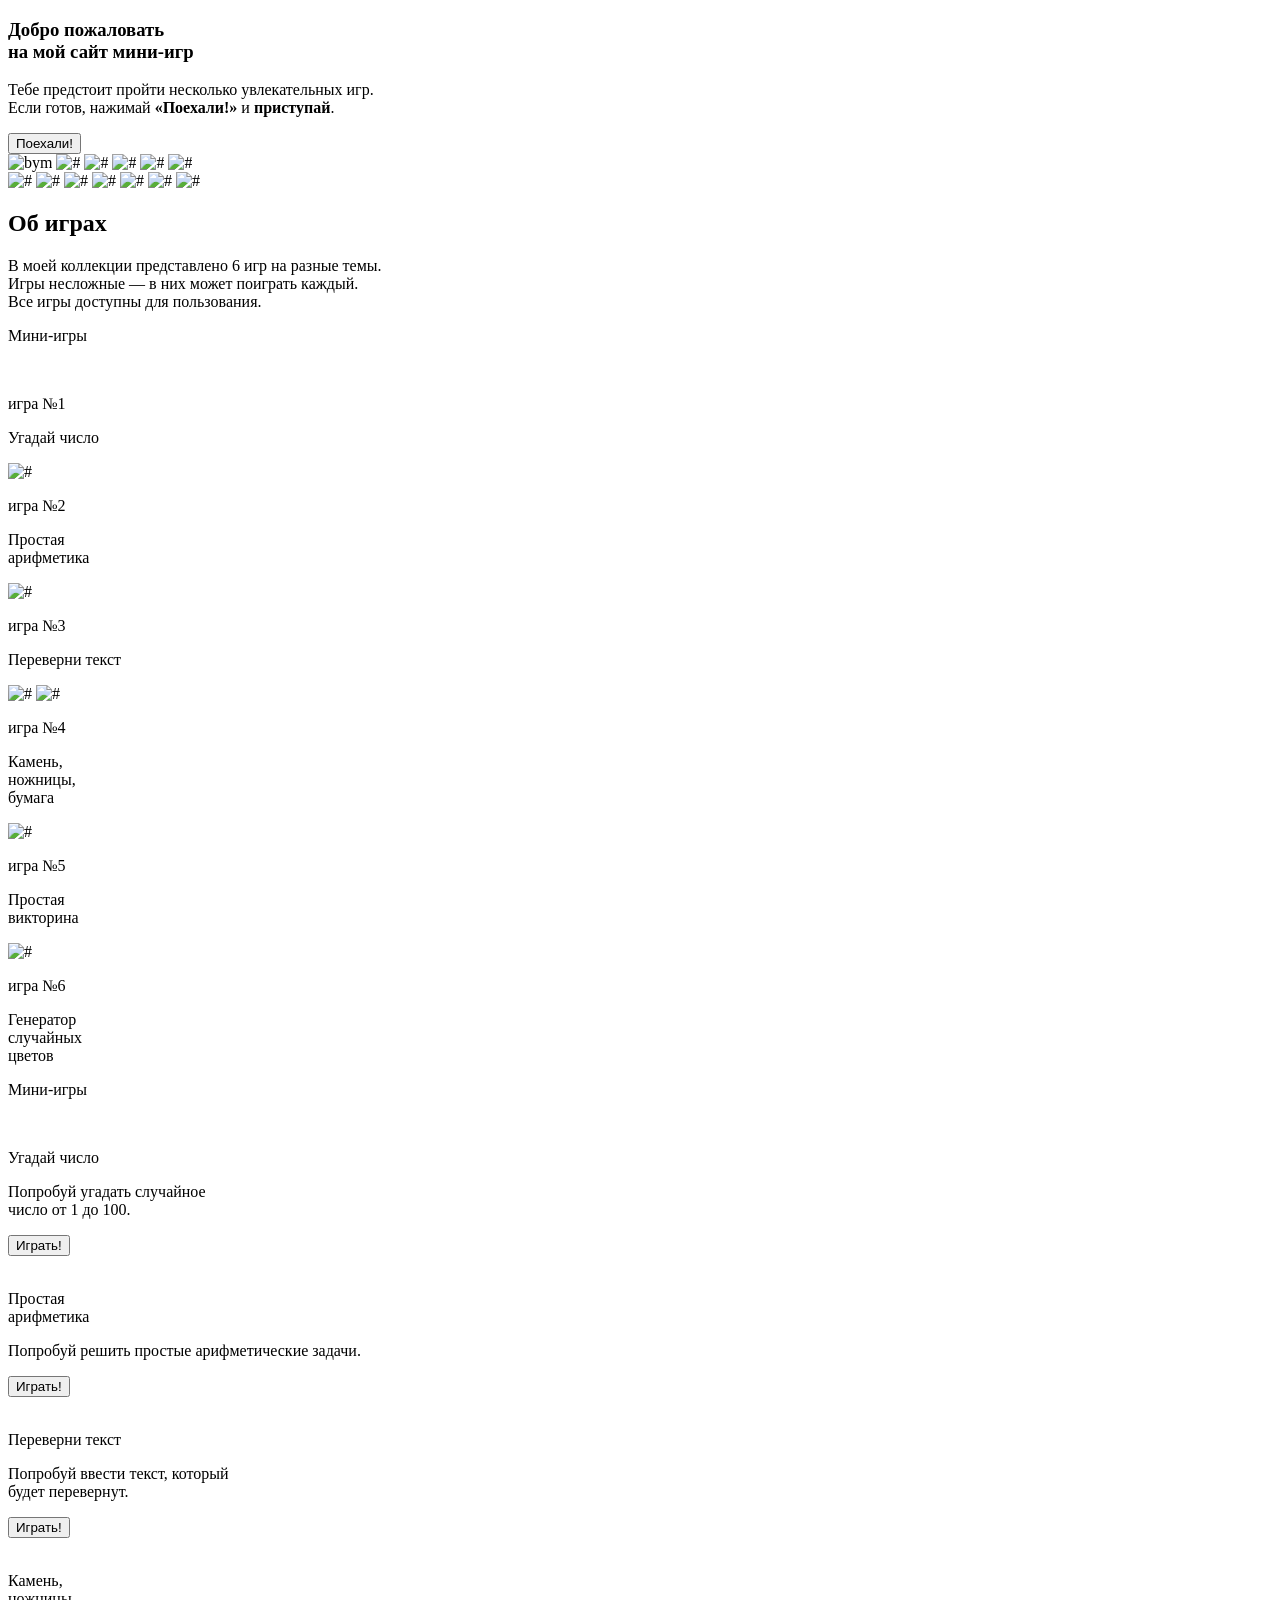
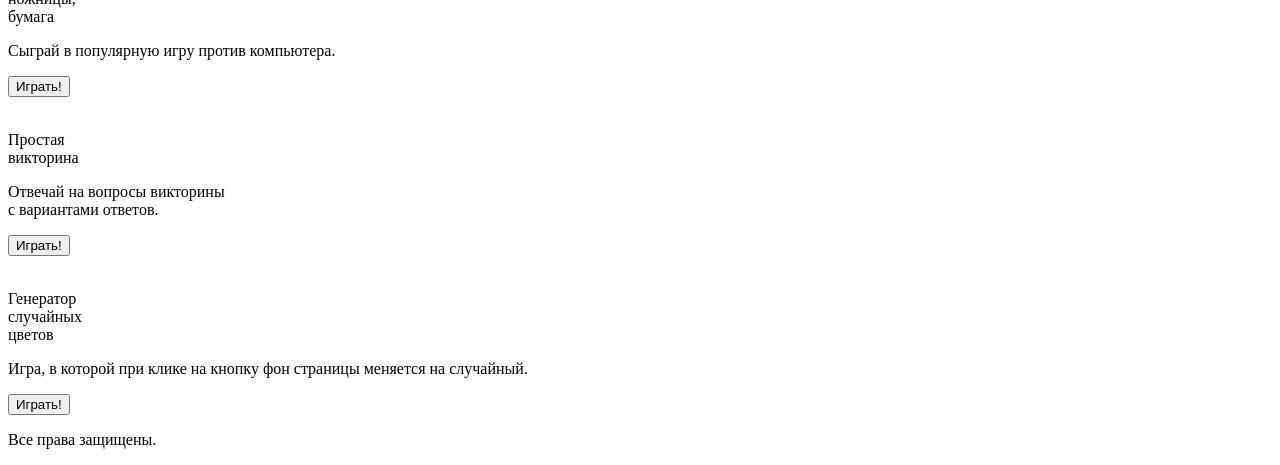
==== coursework.html @ 71675d51 "first commit" ====
<!DOCTYPE html>
<html lang="en">

<head>
    <link rel="stylesheet" href="style.css">
    <link rel="stylesheet" href="mobile.css">
    <meta charset="UTF-8">
    <meta name="viewport" content="width=device-width, initial-scale=1.0">
    <link rel="preconnect" href="https://fonts.googleapis.com">
    <link rel="preconnect" href="https://fonts.gstatic.com" crossorigin>
    <link href="https://fonts.googleapis.com/css2?family=Montserrat:ital,wght@0,100..900;1,100..900&display=swap"
        rel="stylesheet">
    <title>Игровой мир</title>
</head>

<body class="body">
    <article
        style="background-image: url(./img/img_top/Rectangle\ 111002150.png); background-position:center; background-repeat: no-repeat; background-size: cover;" class="hero__background">

        <article class="hero center">
            <div>
                <h1 class="hero__title">Добро пожаловать <br>на мой сайт мини-игр</h1>
                <p class="hero__text">Тебе предстоит пройти несколько увлекательных игр.<br> Если готов, нажимай
                    <b>«Поехали!»</b> и <b>приступай</b>.</p>
                <button class="hero__btn">Поехали!</button>
            </div>
        </article>

        <div class="hero__img">
            <img src="./img/img_top/Group 1597880565.png" alt="bym" class="img__bigBoom">
            <img src="./img/img_top/Star 2.png" alt="#" class="img__star2">
            <img src="./img/img_top/Star 3.png" alt="#" class="img__star3">
            <img src="./img/img_top/Star 4.png" alt="#" class="img__star4">
            <img src="./img/img_top/Star 5.png" alt="#" class="img__star5">
            <img src="./img/img_top/Vector.png" alt="#" class="img__minboom">
        </div>
    </article>
    <section class="main center">
        <img src="./img/img_main/Star 1.png" class="img__mainBig" alt="#">
        <img src="./img/img_main/Star 11.png" class="img__main-1" alt="#">
        <img src="./img/img_main/Star 12.png" class="img__main-2" alt="#">
        <img src="./img/img_main/Star 11.png" class="img__main-3" alt="#">
        <img src="./img/img_main/Star 12.png" class="img__main-4" alt="#">
        <img src="./img/img_main/Star 11.png" class="img__main-5" alt="#">
        <img src="./img/img_main/Star 12.png" class="img__main-6" alt="#">
        <section>
            <h2 class="main__title">Об играх</h2>
            <p class="main__text">В моей коллекции представлено 6 игр на разные темы.<br>Игры несложные — в них может
                поиграть каждый.<br>
                Все игры доступны для пользования.</p>
            <p class="main__titleMobile">Мини-игры</p>
            <div class="main__cards">
                <a href="#gameOne" style="color: black; text-decoration: none;">
                    <article class="main__card main__card_min">
                        <img src="./img/img_cards/Group 1597880562.png" alt="" class="main__img">
                        <div>
                            <p class="main__number">игра №1</p>
                            <p class="main__text-card">Угадай число</p>
                        </div>
                    </article>
                </a>
                <a href="#gameTwo" style="color: black; text-decoration: none;">
                    <article class="main__card main__card_average">
                        <img src="./img/img_cards/Обложка карточки.png"alt="#" class="main__img">
                        <div>
                            <p class="main__number">игра №2</p>
                            <p class="main__text-card">Простая <br>арифметика</p>
                        </div>
                    </article>
                </a>
                <a href="#gameThree" style="color: black; text-decoration: none;">
                    <article class="main__card main__card_min">
                        <img src="./img/img_cards/Обложка карточки (2).png"alt="#" class="main__img">
                        <div>
                            <p class="main__number">игра №3</p>
                            <p class="main__text-card">Переверни текст</p>
                        </div>
                    </article>
                </a>
                <a href="#gameFour" style="color: black; text-decoration: none;">
                    <article class="main__card main__card_poz">
                        <img src="./img/img_cards/Frame 2043683114.png"alt="#" class="main__img">
                        <img src="./img/img_cards/Group 1597880560.png"alt="#" class="main__img main__img_4">
                        <div>
                            <p class="main__number">игра №4</p>
                            <p class="main__text-card">Камень,<br> ножницы, <br>бумага</p>
                        </div>
                    </article>
                </a>
                <a href="#gameFive" style="color: black; text-decoration: none;">
                    <article class="main__card main__card_average">
                        <img src="./img/img_cards/Обложка карточки (1).png"alt="#" class="main__img">
                        <div>
                            <p class="main__number">игра №5</p>
                            <p class="main__text-card">Простая<br>викторина</p>
                        </div>
                    </article>
                </a>
                <a href="#gameSix" style="color: black; text-decoration: none;">
                    <article class="main__card main__card_poz">
                        <img src="./img/img_cards/Обложка карточки (3).png"alt="#" class="main__img">
                        <div>
                            <p class="main__number">игра №6</p>
                            <p class="main__text-card">Генератор <br>случайных <br>цветов</p>
                        </div>
                    </article>
                </a>
            </div>

        </section>
        <section class="miniGame">
                <p class="miniGame__title">Мини-игры</p>
                <div class="miniGame__cart miniGame__cart_reverse" id="gameOne">
                    <img class="miniGame__img" src="./img/img_cards/Group 1597880562.png" alt="">
                    <div class="cart">
                        <p class="cart__title">Угадай число</p>
                        <p class="cart__text">Попробуй угадать случайное <br>число от 1 до 100.</p>
                        <button class="cart__btn" onclick="guessNumber()">Играть!</button>
                    </div>
                    
                </div>
                <div class="miniGame__cart" id="gameTwo">
                    <img class="miniGame__img" src="./img/img_cards/Обложка карточки.png" alt="">
                    <div class="cart cart_change">
                        <p class="cart__title">Простая <br>арифметика</p>
                        <p class="cart__text">Попробуй решить простые арифметические задачи.</p>
                        <button class="cart__btn" onclick="simpleArithmetic()">Играть!</button>
                    </div>
                    
                </div>
                <div class="miniGame__cart miniGame__cart_reverse" id="gameThree">
                    <img class="miniGame__img" src="./img/img_cards/Обложка карточки (2).png" alt="">
                    <div class="cart">
                        <p class="cart__title">Переверни текст</p>
                        <p class="cart__text">Попробуй ввести текст, который <br>будет перевернут.</p>
                        <button class="cart__btn" onclick="reversText()">Играть!</button>
                    </div>
                    
                </div>
                <div class="miniGame__cart" id="gameFour">
                    <img class="miniGame__img" src="./img/img_cards/Frame 2043683114.png" alt="">
                    <img class="miniGame__imgTwo" src="./img/img_cards/Group 1597880560.png" alt="" >
                    <div class="cart cart_change">
                        <p class="cart__title">Камень, <br>ножницы, <br>бумага</p>
                        <p class="cart__text">Сыграй в популярную игру против компьютера.</p>
                        <button class="cart__btn" onclick="stoneScissorsPaper()">Играть!</button>
                    </div>
                    
                </div>
                <div class="miniGame__cart miniGame__cart_reverse" id="gameFive">
                    <img class="miniGame__img" src="./img/img_cards/Обложка карточки (1).png" alt="">
                    <div class="cart">
                        <p class="cart__title">Простая<br>викторина</p>
                        <p class="cart__text">Отвечай на вопросы викторины<br>с вариантами ответов.</p>
                        <button class="cart__btn" id="myButton" onclick="startQuiz()">Играть!</button>
                    </div>
                    
                </div>
                <div class="miniGame__cart" id="gameSix">
                    <img class="miniGame__img" src="./img/img_cards/Обложка карточки (3).png" alt="">
                    <div class="cart cart_change">
                        <p class="cart__title">Генератор <br>случайных <br>цветов</p>
                        <p class="cart__text">Игра, в которой при клике на кнопку фон страницы меняется на случайный.</p>
                        <button class="cart__btn">Играть!</button>
                    </div>
                    
                </div>
        </section>
    </section>
    <footer class="footer">
        <p class="footer__text">Все права защищены.</p>
    </footer>
    <script src="skript.js"></script>
</body>

</html>
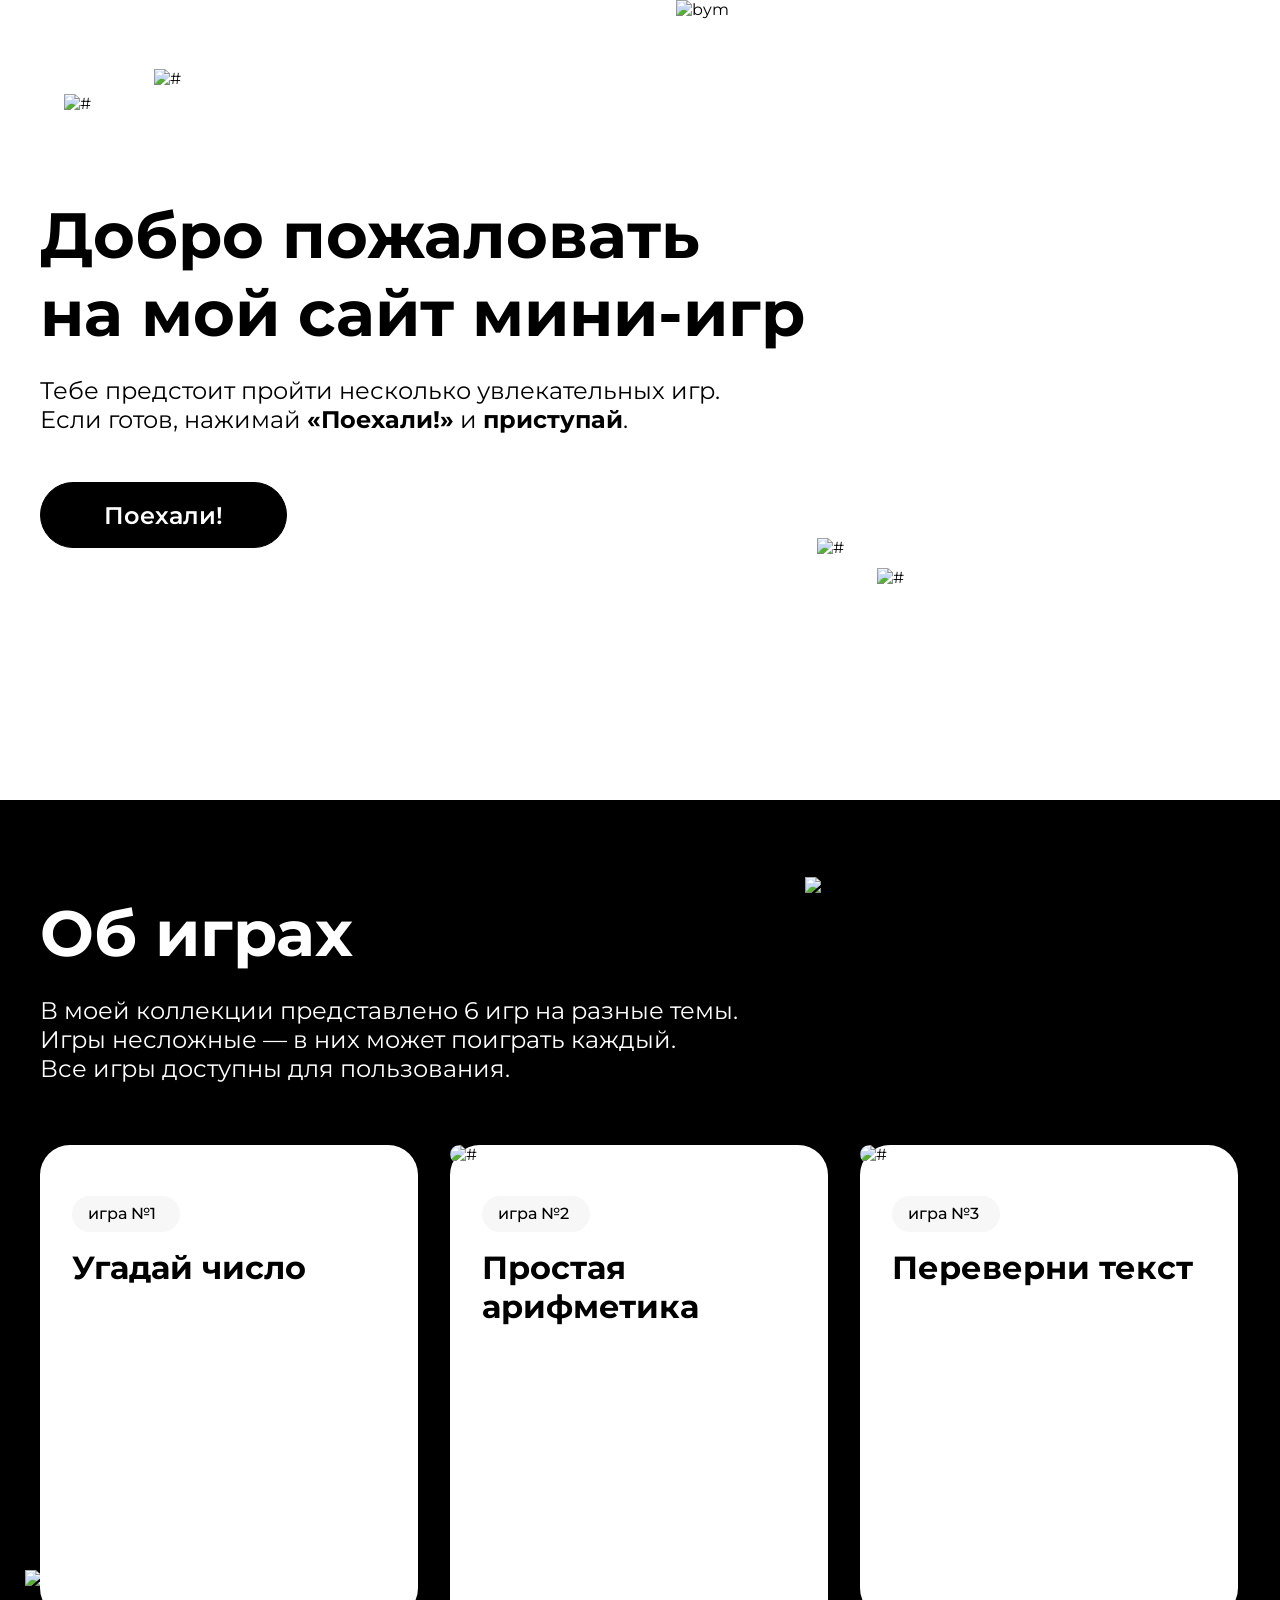
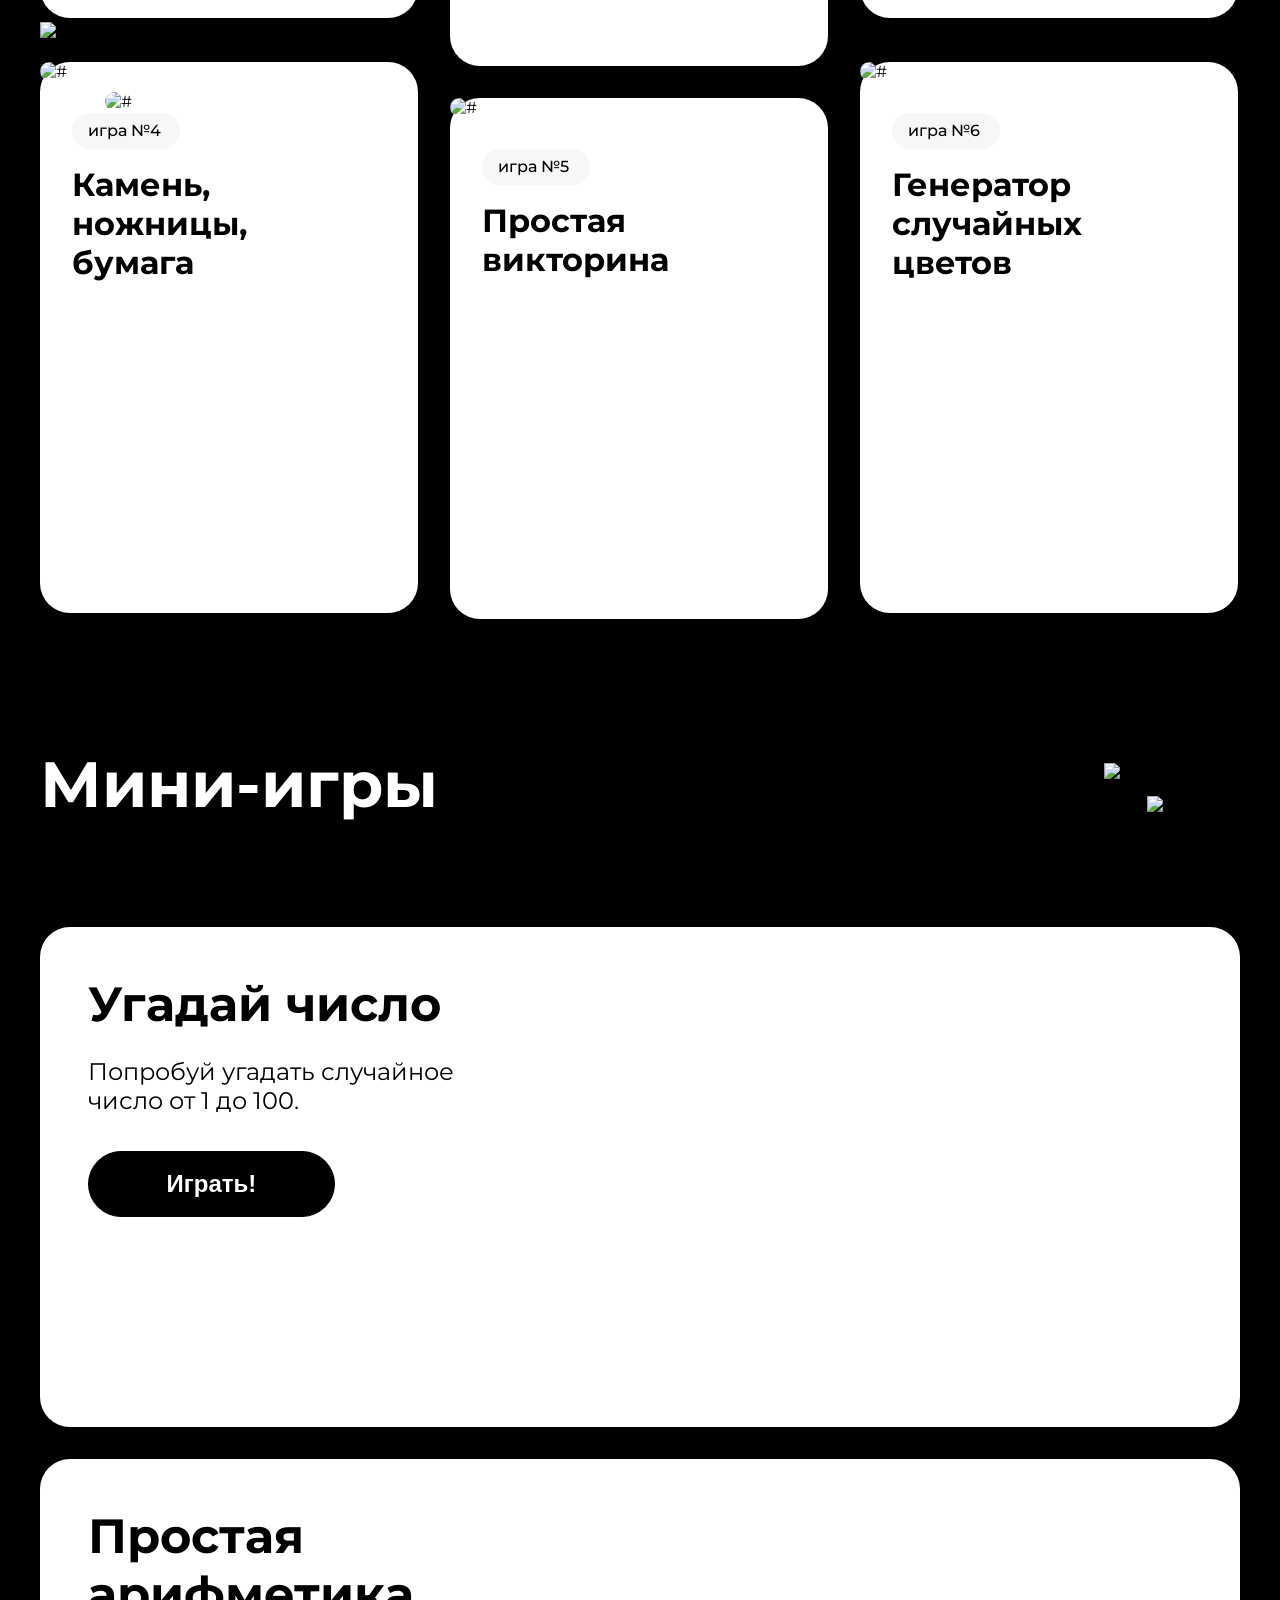
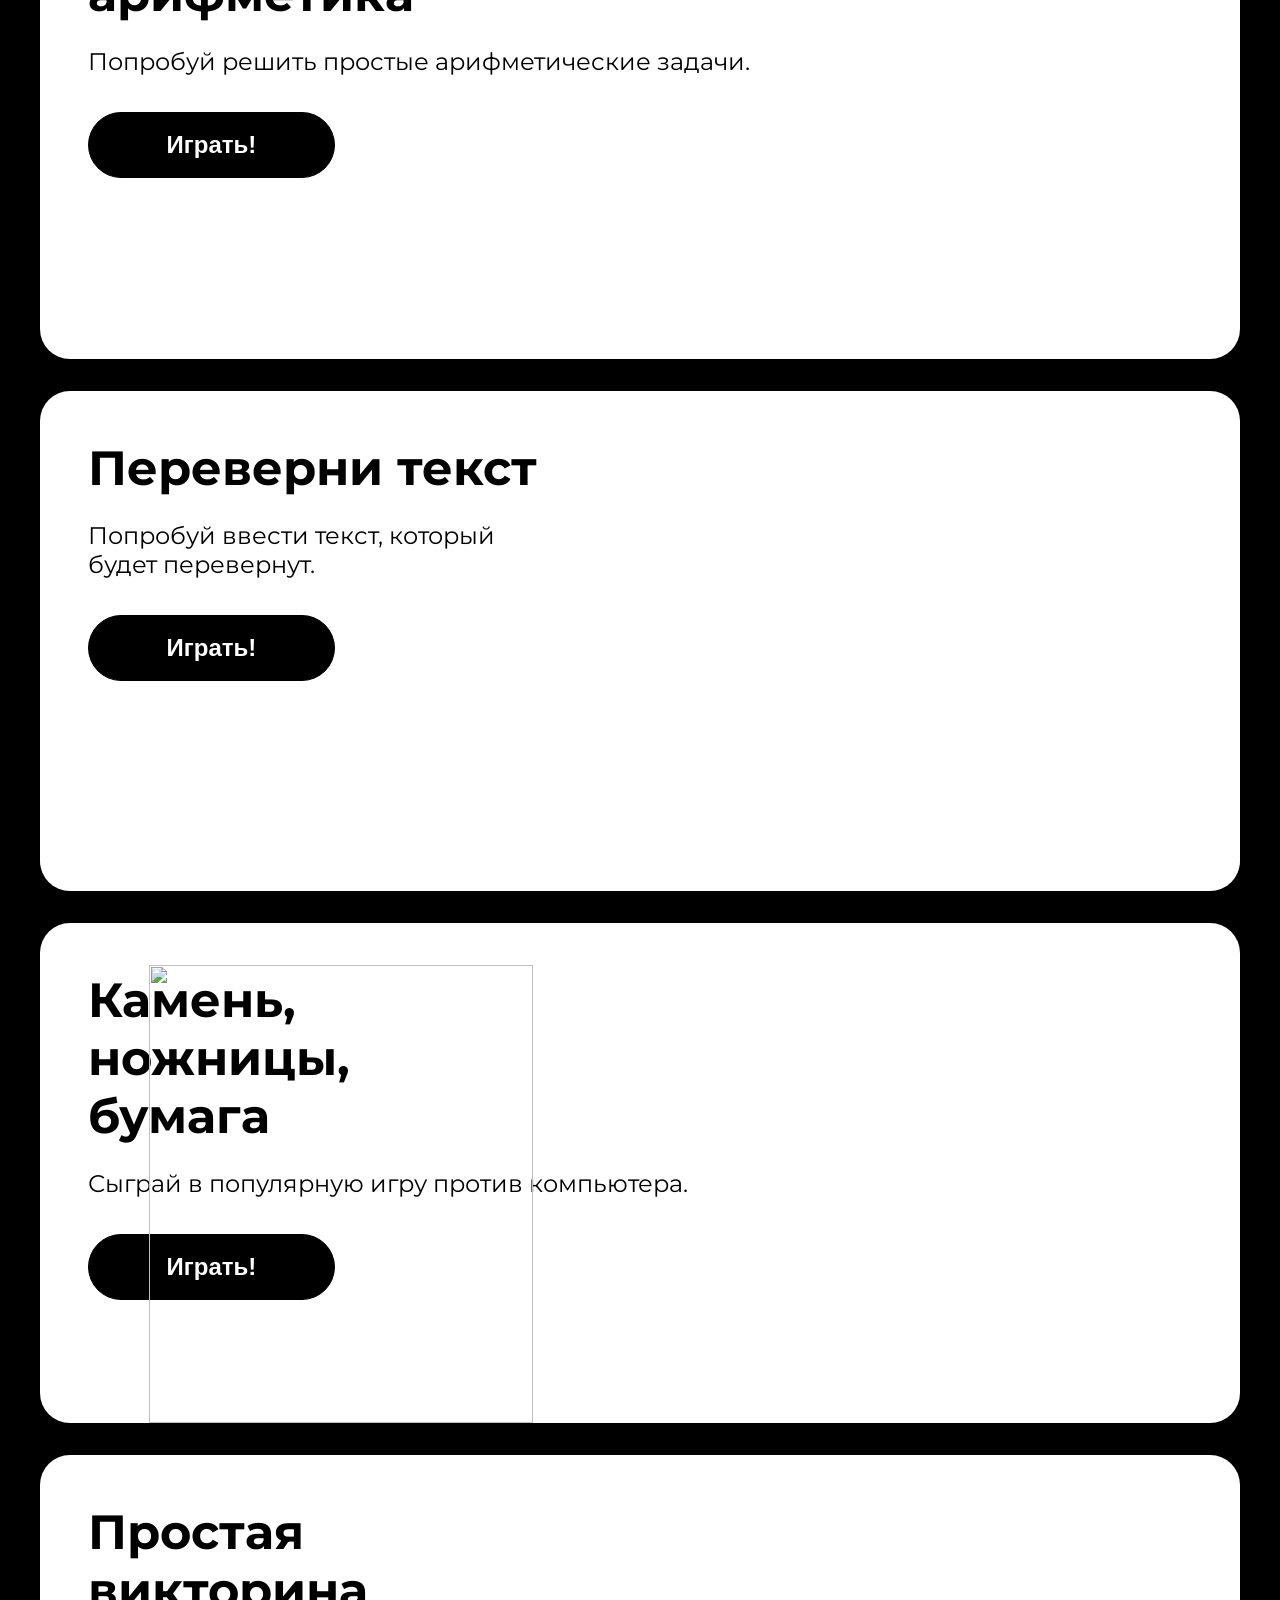
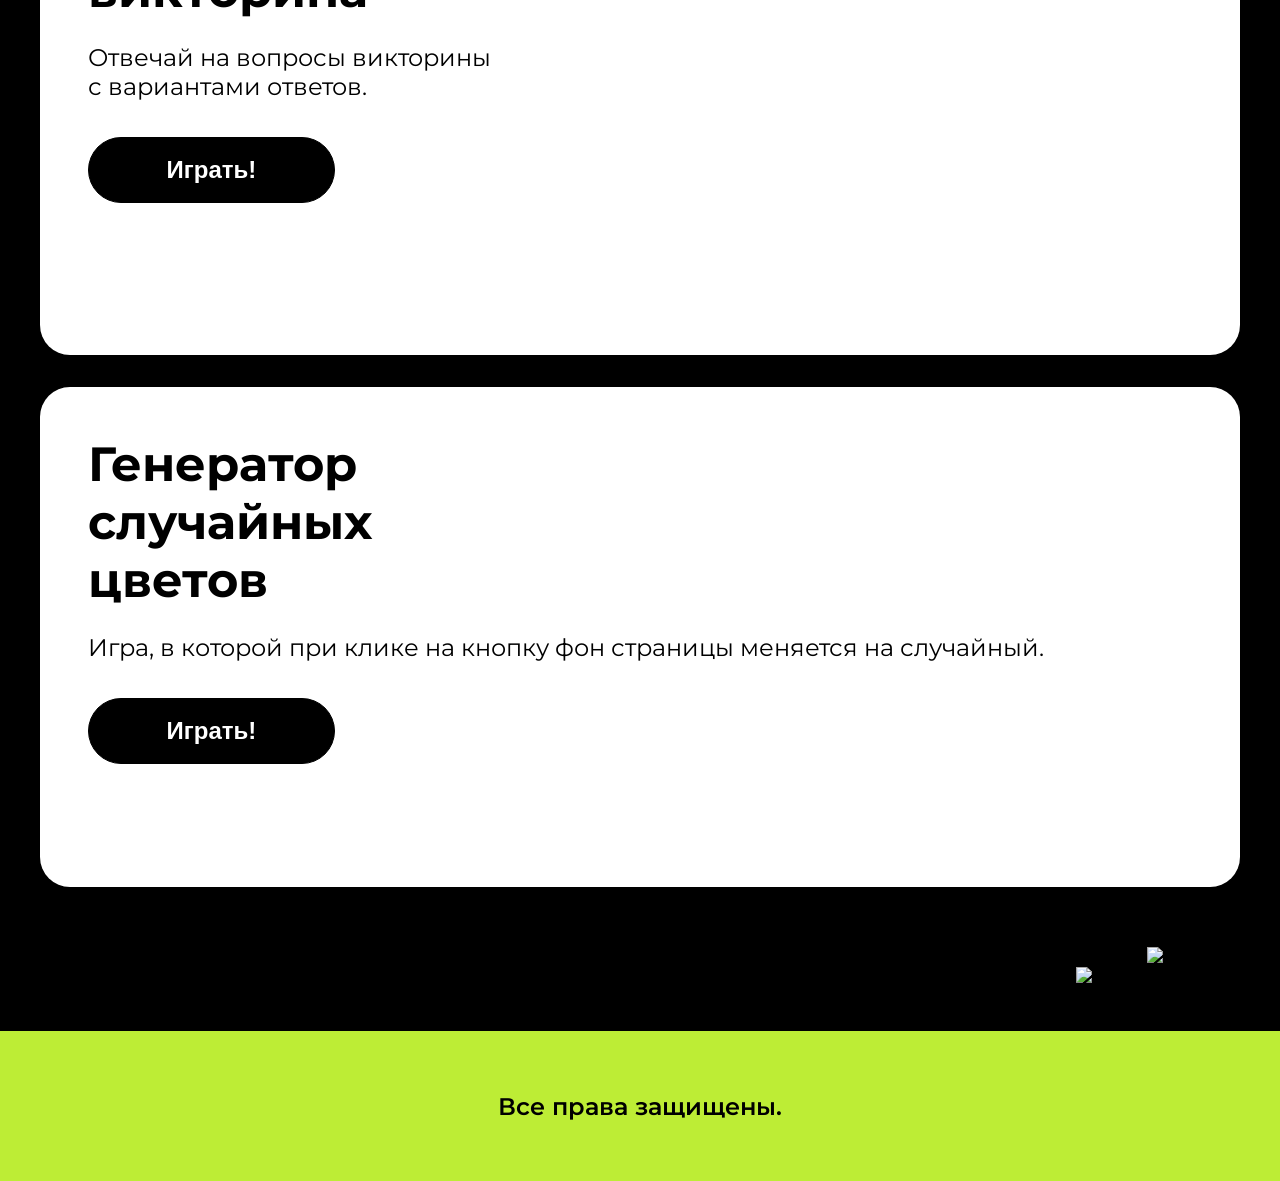
==== commit bc54dea4: "1" ====
--- a/coursework.html
+++ b/coursework.html
@@ -35,6 +35,13 @@
             <img src="./img/img_top/Vector.png" alt="#" class="img__minboom">
         </div>
     </article>
+
+    <article class="animationRunningText">
+        <article>
+
+        </article>
+    </article>
+
     <section class="main center">
         <img src="./img/img_main/Star 1.png" class="img__mainBig" alt="#">
         <img src="./img/img_main/Star 11.png" class="img__main-1" alt="#">
--- a/style.css
+++ b/style.css
@@ -0,0 +1,175 @@
+@media(max-width: 376px)
+{
+.center{
+    padding-left: 16px;
+    padding-right: 16px;
+}
+
+.hero__background{
+    height: 700px;
+}
+
+.hero{
+    padding-top: 147px;
+    text-align: center;
+}
+
+.hero__title{
+    font-size: 40px;
+}
+
+.hero__text{
+    font-size: 16px;
+}
+
+.hero__btn{
+    margin-top: 36px;
+    width: 285px;
+    height: 55px;
+    font-size: 16px;
+}
+
+.img__bigBoom{
+    display: none;
+}
+.img__star2{
+    width: 35px;
+    height: 35px;
+    left: 37px;
+    top: 97px;
+}
+.img__star3{
+    width: 21px;
+    height: 21px;
+    left: 92px;
+    top: 64px;
+}
+.img__star4{
+    width: 39px;
+    height: 41px;
+    left: 304px;
+    top: 580px;
+}
+.img__star5{
+    width: 18px;
+    height: 18px;
+    left: 273px;
+    top: 557px;
+}
+.img__minboom{
+    display: block;
+    position: absolute;
+    top: 0px;
+    left: 215px;
+}
+
+.main{
+    padding-bottom: 10px;
+}
+
+.main__titleMobile{
+    display: block;
+    font-size: 40px;
+    font-weight: 700;
+    color: white;
+    padding-top: 48px;
+    padding-bottom: 48px;
+}
+.main__card_poz{
+    position: absolute;
+    top: 0;
+}
+.main__card{
+    display: none;
+}
+.main__img{
+    width: 343px;
+}
+.main__img_4{
+    width: 223px;
+    height: 260px;
+    left: 62px;
+    top: 30px;
+}
+
+.main__title{
+    display: none;
+}
+.main__text{
+    display: none;
+}
+
+
+
+.miniGame{
+    padding-bottom: 0;
+    display: flex;
+    flex-direction: column;
+    gap: 24px;
+}
+
+.miniGame__title{
+    display: none;
+}
+
+.img__mainBig{
+    display: none;
+}
+.img__main-1{
+    display: none;
+}
+.img__main-2{
+    display: none;
+}
+.img__main-3{
+    display: none;
+}
+.img__main-4{
+    display: none;
+}
+.img__main-5{
+    display: none;
+}
+.img__main-6{
+    display: none;
+}
+
+.miniGame__cart{
+    flex-direction: column;
+    width: auto;
+    height:100%;
+    margin-bottom:0;
+}
+
+.miniGame__imgTwo{
+    width: 227px;
+    height: 243px;
+    left: 58px;
+    top: 33px;
+}
+
+.miniGame__img{
+    height: 284px;
+}
+
+.cart{
+    margin-top: 0;
+    width: 285px;
+}
+.cart__title{
+    font-size: 32px;
+    margin-top: 24px;
+}
+.cart__text{
+    font-size: 16px;
+    width: 285px;
+}
+.cart__btn{
+    width: 255px;
+    height: 55px;
+    margin-top: 32px;
+    margin-bottom: 32px;
+    font-size: 16px;
+}
+
+}
--- a/mobile.css
+++ b/mobile.css
@@ -0,0 +1,302 @@
+*{
+    margin: 0;
+    padding: 0;
+    box-sizing: border-box;
+}
+.body{
+    font-family: 'Montserrat';
+}
+.center{
+    padding-left: calc(50% - 600px);
+    padding-right: calc(50% - 600px);
+}
+
+.hero__background{
+    height: 800px;
+}
+
+.hero{
+    padding-top: 196px;
+    position: relative;
+}
+
+.hero__title{
+ margin-bottom: 24px;
+ font-size: 64px;
+ font-weight: 700;
+}
+
+.hero__text{
+    font-size: 24px;
+    font-weight: 400;
+}
+
+.hero__btn{
+    width: 247px;
+    height: 66px;
+    font-weight: 600;
+    font-size: 24px;
+    font-family: 'Montserrat';
+    border-radius: 60px;
+    border: 1px solid #000;
+    color: white;
+    background: #000;
+    margin-top: 48px;
+    transition: 1s;
+}
+.hero__btn:hover{
+    color: #000;
+    background: #fff;
+}
+
+
+.img__bigBoom{
+    position: absolute;
+    top: 0;
+    left: 676px;
+    height: 800px;
+}
+.img__star2{
+    position: absolute;
+    top:94px;
+    left: 64px;
+}
+
+.img__star3{
+    position: absolute;
+    top:69px;
+    left: 154px;
+}
+
+.img__star4{
+    position: absolute;
+    top:568px;
+    left: 877px;
+}
+
+.img__star5{
+    position: absolute;
+    top:538px;
+    left: 817px;
+}
+.img__minboom{
+    display: none;
+}
+
+
+.main{
+    background: #000;
+    position: relative;
+}
+
+.img__mainBig{
+    position: absolute;
+    left: 805px;
+    top: 77px;
+}
+
+.img__main-1{
+    position: absolute;
+    left: 25px;
+    top: 770px;
+}
+
+.img__main-2{
+    position: absolute;
+    left: 40px;
+    top: 822px;
+}
+.img__main-3{
+    position: absolute;
+    top: 1563px;
+    left: 1104px;
+}
+.img__main-4{
+    position: absolute;
+    top: 1596px;
+    left: 1147px;
+}
+.img__main-5{
+    position: absolute;
+    bottom: 45px;
+    left: 1076px;
+}
+.img__main-6{
+    position: absolute;
+    bottom: 65px;
+    left: 1147px;
+}
+.main__titleMobile{
+    display: none;
+}
+.main__title{
+    color: #fff;
+    font-size: 64px;
+    font-weight: 700;
+    padding-top: 94px;
+}
+
+.main__text{
+    color: #fff;
+    font-size: 24px;
+    font-weight: 400;
+    margin-top: 24px;
+    margin-bottom: 62px;
+    width: 788px;
+}
+
+.main__img{
+    border-radius: 30px;
+}
+
+
+
+.main__cards{
+    display: flex;
+    flex-wrap: wrap;
+    gap: 32px;
+    position: relative;
+}
+.main__img_4{
+    position: absolute;
+    top: 30px;
+    left: 65px;
+}
+
+.main__card_poz{
+    position: absolute;
+    top: -36px;
+}
+
+.main__card{
+    background: #fff;
+    width: 378px;
+    height: 551px;
+    border-radius: 30px;
+    position: relative;
+}
+
+.main__card_min{
+    height: 473px;
+    width: 378px;
+}
+
+.main__card_average{
+    height: 521px;
+    width: 378px;
+}
+
+.main__number{
+    background: #f7f7f7;
+    width:108px;
+    height: 36px;
+    border-radius: 53px;
+    margin-left: 32px;
+    margin-top: 32px;
+    padding-top: 8px;
+    padding-left: 16px;
+    font-size: 16px;
+    font-weight: 500;
+}
+
+.main__text-card{
+    font-size: 32px;
+    font-weight: 700;
+    margin-left: 32px;
+    margin-top: 16px;
+}
+
+.miniGame{
+    padding-bottom: 144px;
+    display: flex;
+    flex-direction: column;
+    gap: 32px;
+}
+
+.miniGame__title{
+ color: #fff;
+ font-weight: 700;
+ font-size: 64px;
+ margin-top: 96px;
+ padding-bottom: 72px;
+}
+
+.miniGame__cart{
+    background-color: #fff;
+    width: 1200px;
+    height: 500px;
+    border-radius:30px;
+    display: flex;
+    justify-content: space-between;
+    position: relative;
+
+}
+
+.miniGame__cart_reverse{
+    display: flex;
+    justify-content: space-between;
+    flex-direction: row-reverse;
+}
+
+.cart{
+    margin-left: 48px;
+    margin-top: 48px;
+}
+.cart_change{
+    width: 100%;
+    margin-right: 48px;
+}
+
+.cart__title{
+    font-weight: 700;
+    font-size: 48px;
+}
+
+.cart__text{
+    font-weight: 400;
+    font-size: 24px;
+    margin-top: 24px;
+}
+
+.cart__btn{
+    color: #fff;
+    background: #000;
+    border-radius: 60px;
+    border: #000 1px solid;
+    width: 247px;
+    height: 66px;
+    margin-top: 36px;
+    font-size: 24px;
+    font-weight: 600;
+    transition: 1s;
+}
+
+.cart__btn:hover{
+    color: #000;
+    background: #fff;
+}
+
+.miniGame__img{
+    border-radius: 30px;
+}
+
+.miniGame__imgTwo{
+    position: absolute;
+    width: 384px;
+    height: 458px;
+    left: 109px;
+    top: 42px;
+}
+
+.footer{
+    background: #BDED35;
+    height: 150px;
+    display: flex;
+    justify-content: center;
+    align-items: center;
+}
+
+.footer__text{
+    font-size: 24px;
+    font-weight: 600;
+}
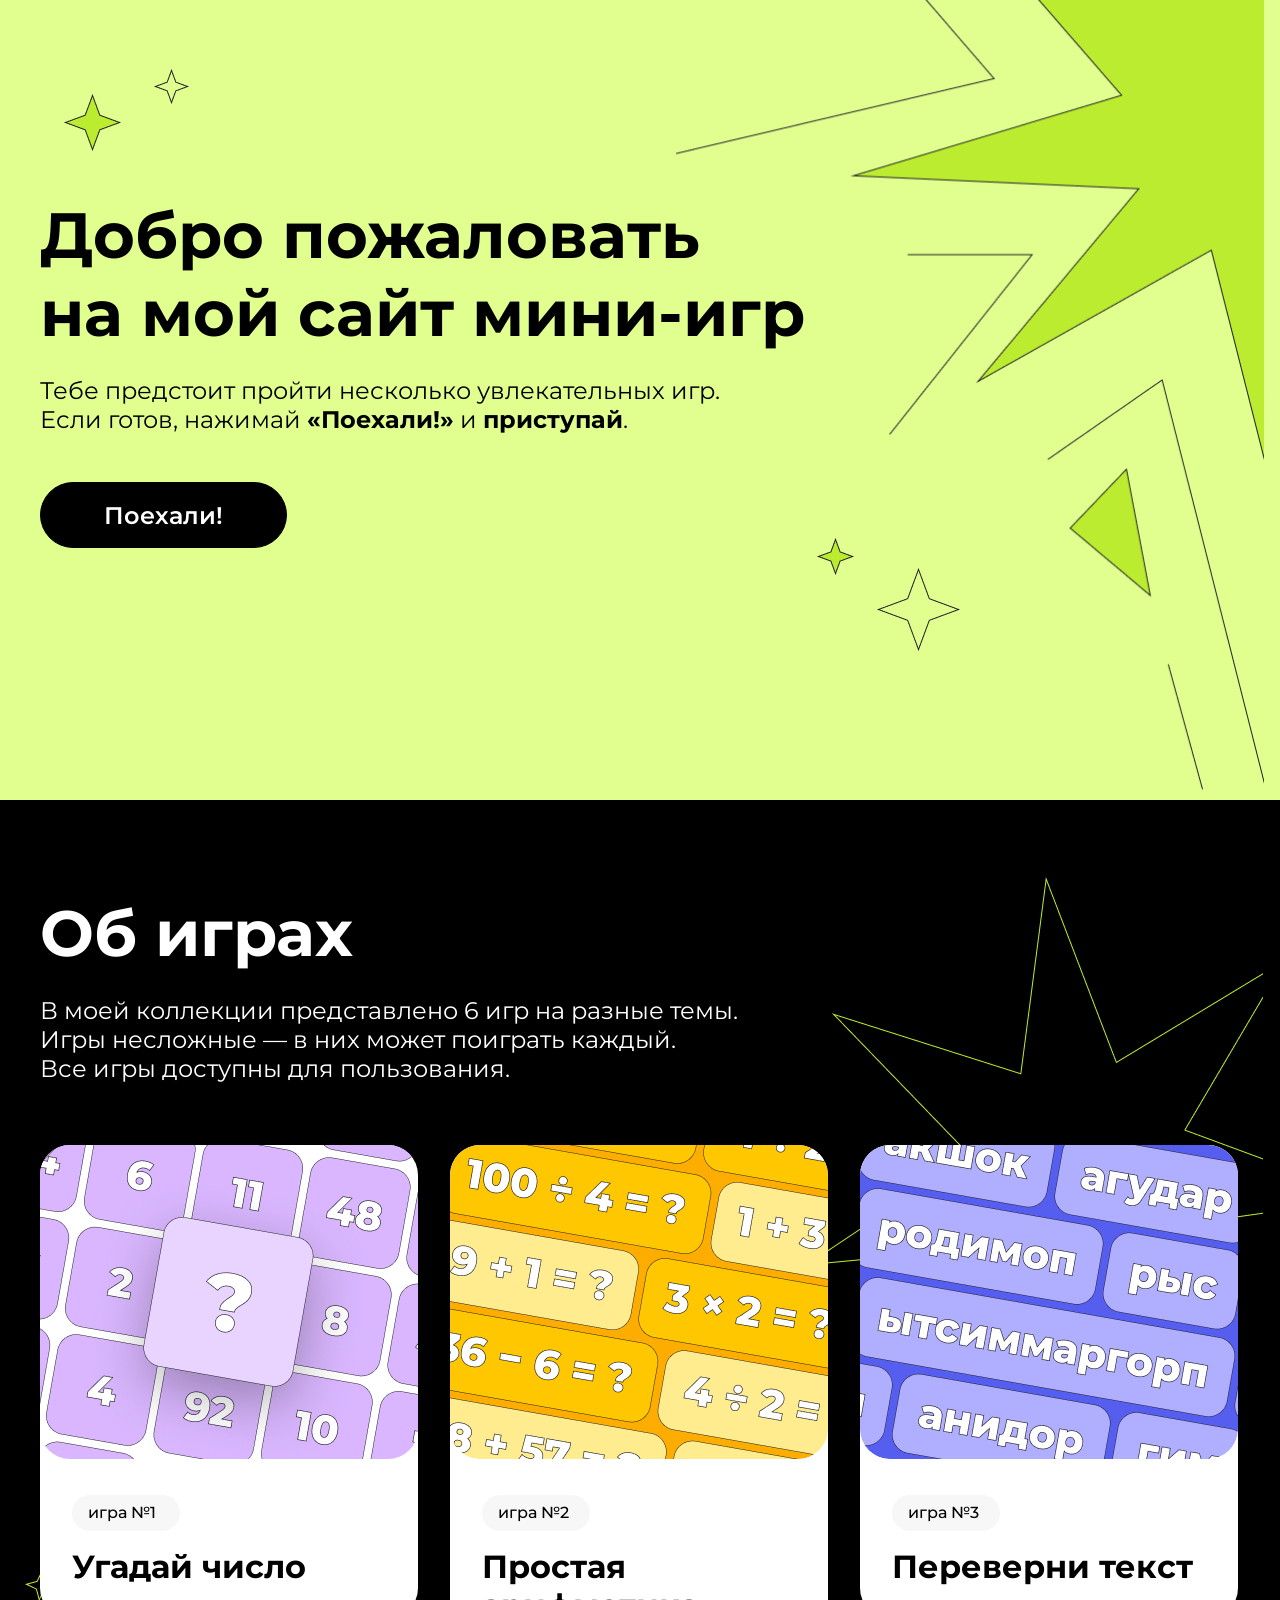
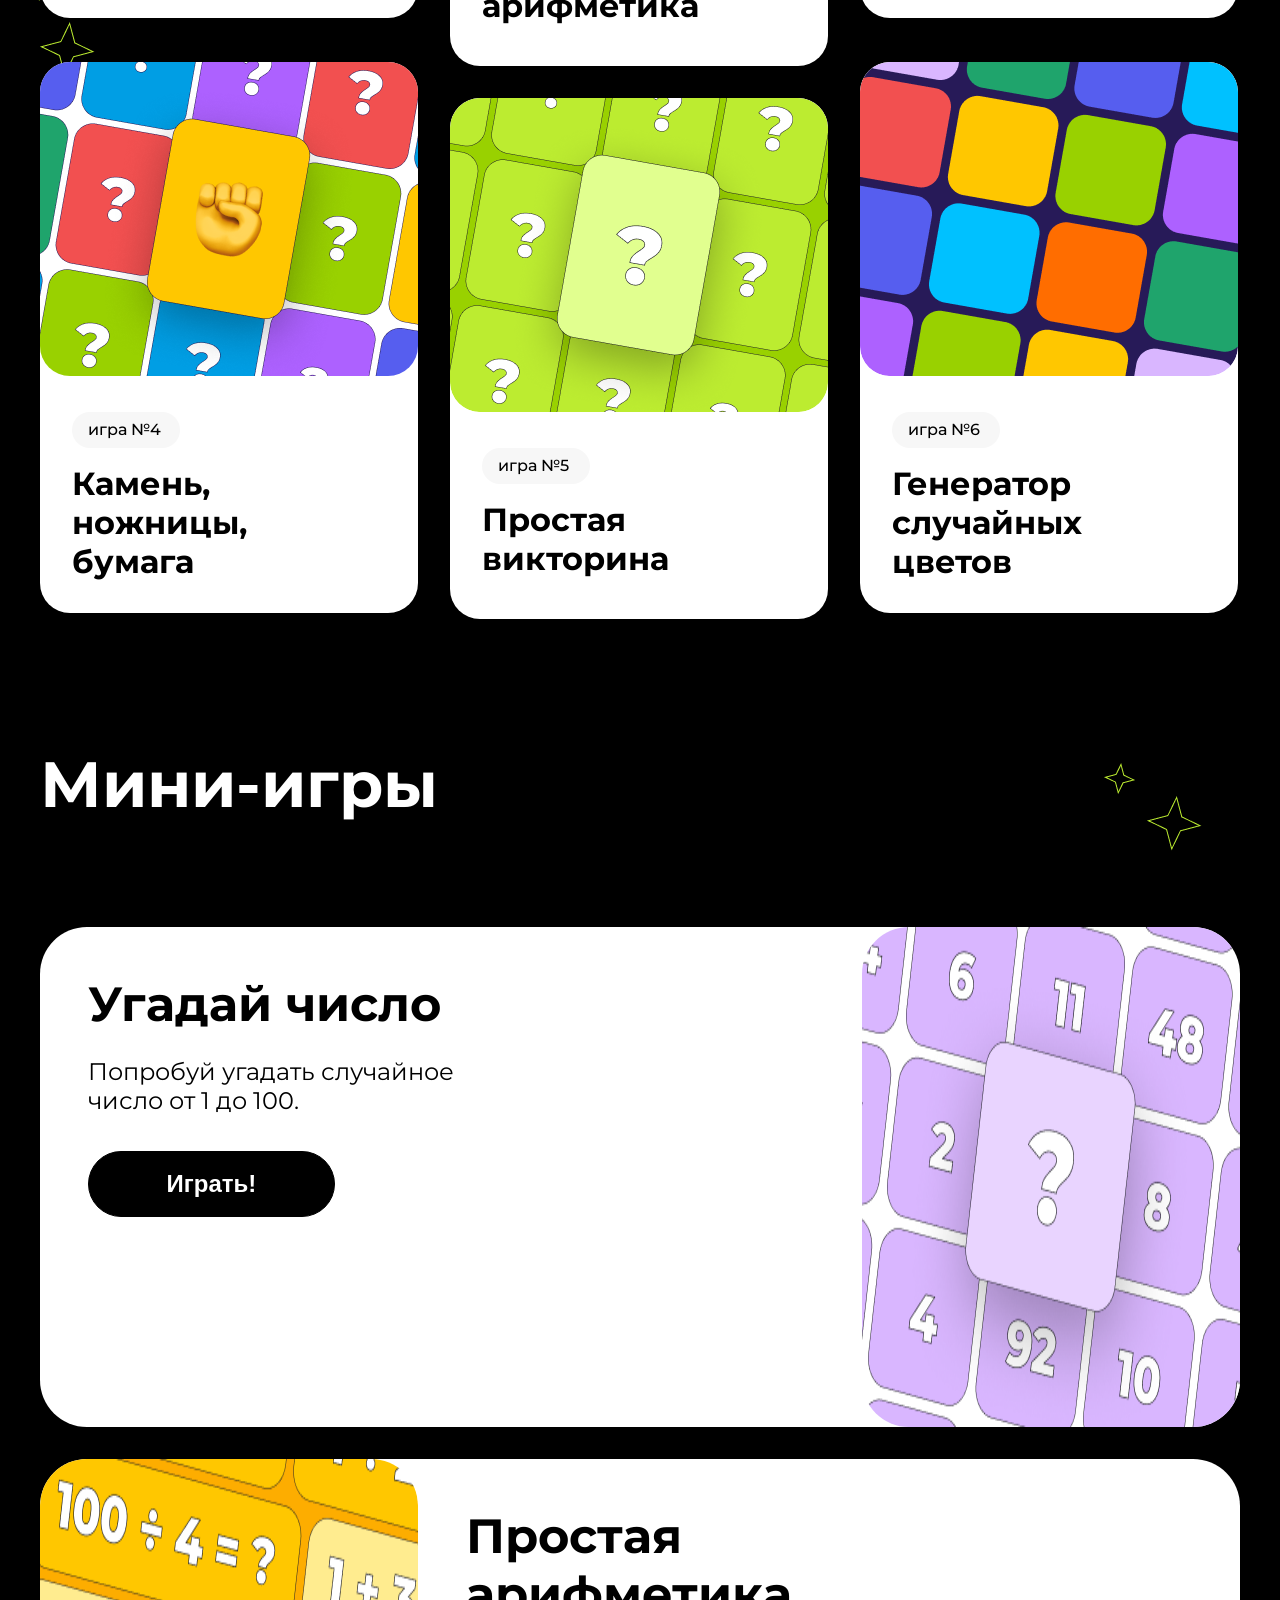
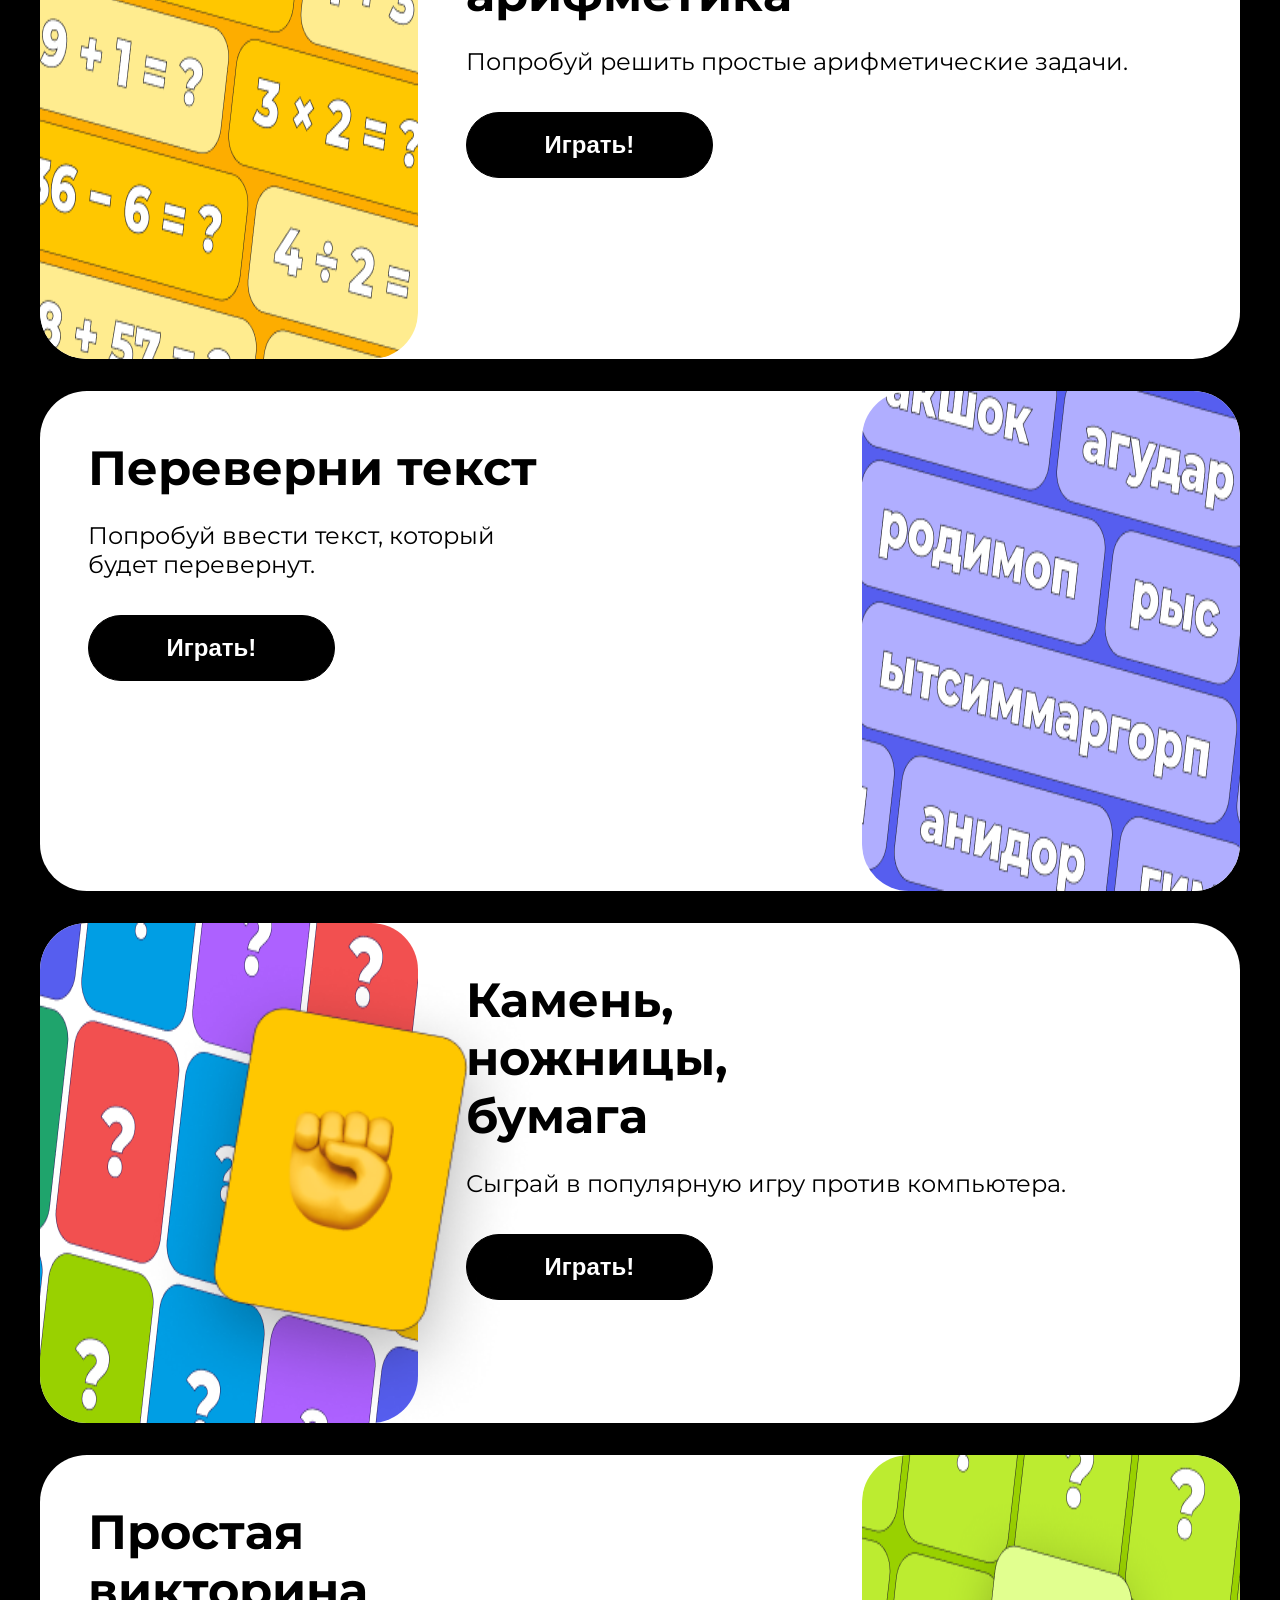
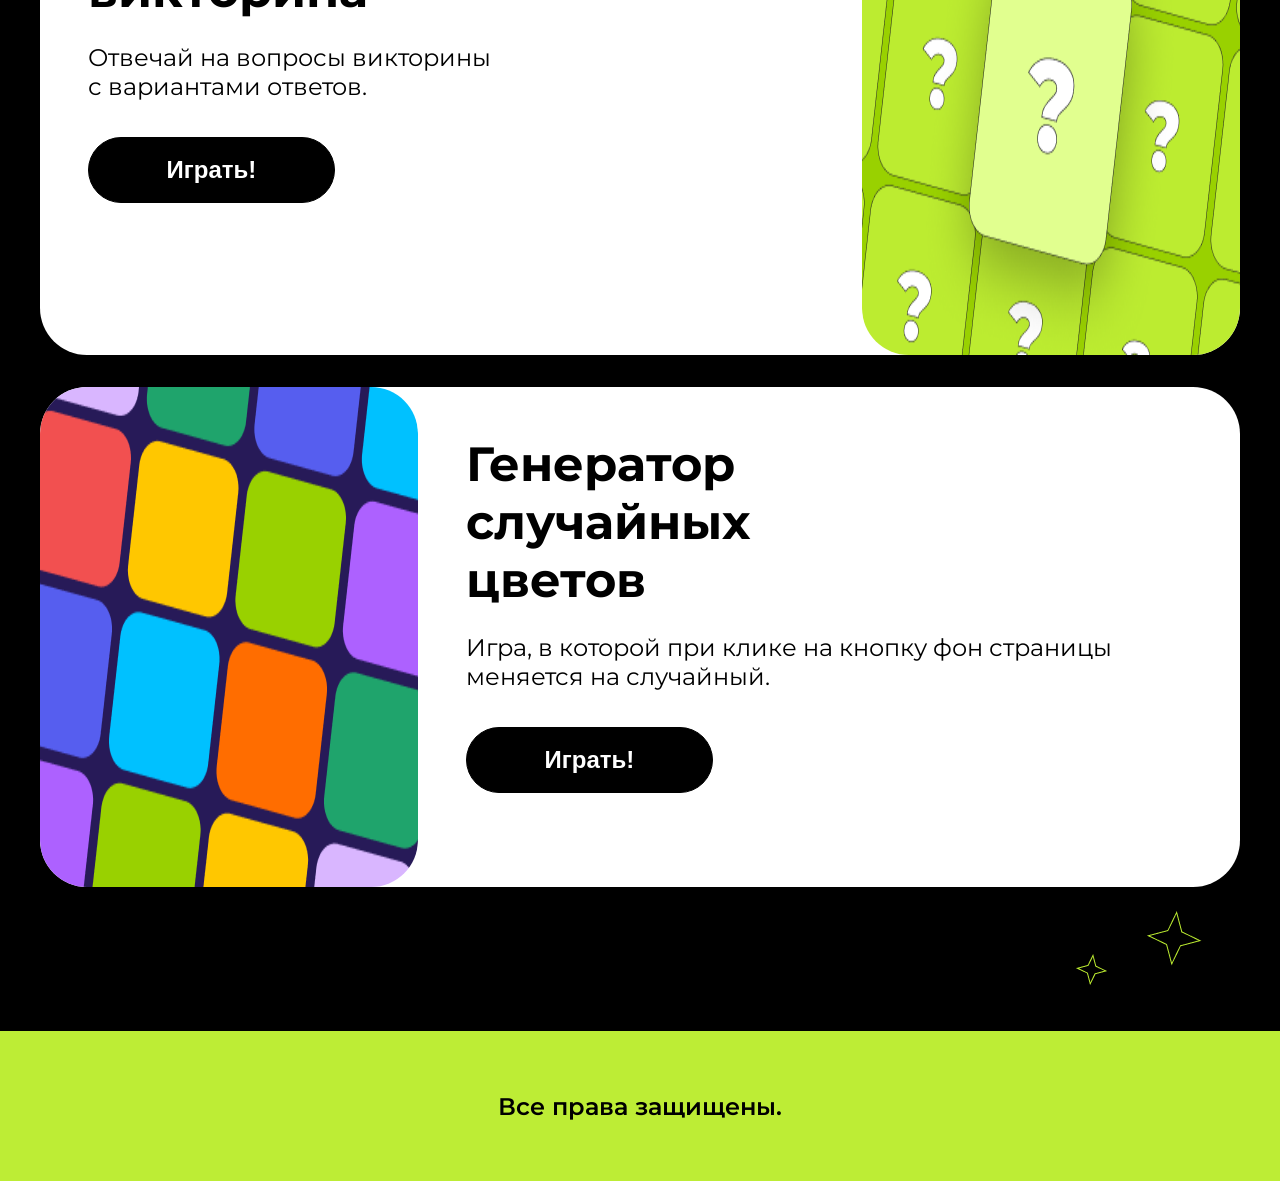
==== commit e99bb165: "РАботае исправно" ====
--- a/coursework.html
+++ b/coursework.html
@@ -177,7 +177,7 @@
     <footer class="footer">
         <p class="footer__text">Все права защищены.</p>
     </footer>
-    <script src="skript.js"></script>
+    <script src="script.js"></script>
 </body>
 
 </html>
--- a/style.css
+++ b/style.css
@@ -1,175 +1,302 @@
-@media(max-width: 376px)
-{
+*{
+    margin: 0;
+    padding: 0;
+    box-sizing: border-box;
+}
+.body{
+    font-family: 'Montserrat';
+}
 .center{
+    padding-left: calc(50% - 600px);
+    padding-right: calc(50% - 600px);
+}
+
+.hero__background{
+    height: 800px;
+}
+
+.hero{
+    padding-top: 196px;
+    position: relative;
+}
+
+.hero__title{
+ margin-bottom: 24px;
+ font-size: 64px;
+ font-weight: 700;
+}
+
+.hero__text{
+    font-size: 24px;
+    font-weight: 400;
+}
+
+.hero__btn{
+    width: 247px;
+    height: 66px;
+    font-weight: 600;
+    font-size: 24px;
+    font-family: 'Montserrat';
+    border-radius: 60px;
+    border: 1px solid #000;
+    color: white;
+    background: #000;
+    margin-top: 48px;
+    transition: 1s;
+}
+.hero__btn:hover{
+    color: #000;
+    background: #fff;
+}
+
+
+.img__bigBoom{
+    position: absolute;
+    top: 0;
+    left: 676px;
+    height: 800px;
+}
+.img__star2{
+    position: absolute;
+    top:94px;
+    left: 64px;
+}
+
+.img__star3{
+    position: absolute;
+    top:69px;
+    left: 154px;
+}
+
+.img__star4{
+    position: absolute;
+    top:568px;
+    left: 877px;
+}
+
+.img__star5{
+    position: absolute;
+    top:538px;
+    left: 817px;
+}
+.img__minboom{
+    display: none;
+}
+
+
+.main{
+    background: #000;
+    position: relative;
+}
+
+.img__mainBig{
+    position: absolute;
+    left: 805px;
+    top: 77px;
+}
+
+.img__main-1{
+    position: absolute;
+    left: 25px;
+    top: 770px;
+}
+
+.img__main-2{
+    position: absolute;
+    left: 40px;
+    top: 822px;
+}
+.img__main-3{
+    position: absolute;
+    top: 1563px;
+    left: 1104px;
+}
+.img__main-4{
+    position: absolute;
+    top: 1596px;
+    left: 1147px;
+}
+.img__main-5{
+    position: absolute;
+    bottom: 45px;
+    left: 1076px;
+}
+.img__main-6{
+    position: absolute;
+    bottom: 65px;
+    left: 1147px;
+}
+.main__titleMobile{
+    display: none;
+}
+.main__title{
+    color: #fff;
+    font-size: 64px;
+    font-weight: 700;
+    padding-top: 94px;
+}
+
+.main__text{
+    color: #fff;
+    font-size: 24px;
+    font-weight: 400;
+    margin-top: 24px;
+    margin-bottom: 62px;
+    width: 788px;
+}
+
+.main__img{
+    border-radius: 30px;
+}
+
+
+
+.main__cards{
+    display: flex;
+    flex-wrap: wrap;
+    gap: 32px;
+    position: relative;
+}
+.main__img_4{
+    position: absolute;
+    top: 30px;
+    left: 65px;
+}
+
+.main__card_poz{
+    position: absolute;
+    top: -36px;
+}
+
+.main__card{
+    background: #fff;
+    width: 378px;
+    height: 551px;
+    border-radius: 30px;
+    position: relative;
+}
+
+.main__card_min{
+    height: 473px;
+    width: 378px;
+}
+
+.main__card_average{
+    height: 521px;
+    width: 378px;
+}
+
+.main__number{
+    background: #f7f7f7;
+    width:108px;
+    height: 36px;
+    border-radius: 53px;
+    margin-left: 32px;
+    margin-top: 32px;
+    padding-top: 8px;
     padding-left: 16px;
-    padding-right: 16px;
-}
-
-.hero__background{
-    height: 700px;
-}
-
-.hero{
-    padding-top: 147px;
-    text-align: center;
-}
-
-.hero__title{
-    font-size: 40px;
-}
-
-.hero__text{
     font-size: 16px;
-}
-
-.hero__btn{
+    font-weight: 500;
+}
+
+.main__text-card{
+    font-size: 32px;
+    font-weight: 700;
+    margin-left: 32px;
+    margin-top: 16px;
+}
+
+.miniGame{
+    padding-bottom: 144px;
+    display: flex;
+    flex-direction: column;
+    gap: 32px;
+}
+
+.miniGame__title{
+ color: #fff;
+ font-weight: 700;
+ font-size: 64px;
+ margin-top: 96px;
+ padding-bottom: 72px;
+}
+
+.miniGame__cart{
+    background-color: #fff;
+    width: 1200px;
+    height: 500px;
+    border-radius:47px;
+    display: flex;
+    justify-content: space-between;
+    position: relative;
+
+}
+
+.miniGame__cart_reverse{
+    display: flex;
+    justify-content: space-between;
+    flex-direction: row-reverse;
+}
+
+.cart{
+    margin-left: 48px;
+    margin-top: 48px;
+}
+.cart_change{
+    width: 100%;
+    margin-right: 48px;
+}
+
+.cart__title{
+    font-weight: 700;
+    font-size: 48px;
+}
+
+.cart__text{
+    font-weight: 400;
+    font-size: 24px;
+    margin-top: 24px;
+}
+
+.cart__btn{
+    color: #fff;
+    background: #000;
+    border-radius: 60px;
+    border: #000 1px solid;
+    width: 247px;
+    height: 66px;
     margin-top: 36px;
-    width: 285px;
-    height: 55px;
-    font-size: 16px;
-}
-
-.img__bigBoom{
-    display: none;
-}
-.img__star2{
-    width: 35px;
-    height: 35px;
-    left: 37px;
-    top: 97px;
-}
-.img__star3{
-    width: 21px;
-    height: 21px;
-    left: 92px;
-    top: 64px;
-}
-.img__star4{
-    width: 39px;
-    height: 41px;
-    left: 304px;
-    top: 580px;
-}
-.img__star5{
-    width: 18px;
-    height: 18px;
-    left: 273px;
-    top: 557px;
-}
-.img__minboom{
-    display: block;
-    position: absolute;
-    top: 0px;
-    left: 215px;
-}
-
-.main{
-    padding-bottom: 10px;
-}
-
-.main__titleMobile{
-    display: block;
-    font-size: 40px;
-    font-weight: 700;
-    color: white;
-    padding-top: 48px;
-    padding-bottom: 48px;
-}
-.main__card_poz{
-    position: absolute;
-    top: 0;
-}
-.main__card{
-    display: none;
-}
-.main__img{
-    width: 343px;
-}
-.main__img_4{
-    width: 223px;
-    height: 260px;
-    left: 62px;
-    top: 30px;
-}
-
-.main__title{
-    display: none;
-}
-.main__text{
-    display: none;
-}
-
-
-
-.miniGame{
-    padding-bottom: 0;
-    display: flex;
-    flex-direction: column;
-    gap: 24px;
-}
-
-.miniGame__title{
-    display: none;
-}
-
-.img__mainBig{
-    display: none;
-}
-.img__main-1{
-    display: none;
-}
-.img__main-2{
-    display: none;
-}
-.img__main-3{
-    display: none;
-}
-.img__main-4{
-    display: none;
-}
-.img__main-5{
-    display: none;
-}
-.img__main-6{
-    display: none;
-}
-
-.miniGame__cart{
-    flex-direction: column;
-    width: auto;
-    height:100%;
-    margin-bottom:0;
+    font-size: 24px;
+    font-weight: 600;
+    transition: 1s;
+}
+
+.cart__btn:hover{
+    color: #000;
+    background: #fff;
+}
+
+.miniGame__img{
+    border-radius: 47px;
 }
 
 .miniGame__imgTwo{
-    width: 227px;
-    height: 243px;
-    left: 58px;
-    top: 33px;
-}
-
-.miniGame__img{
-    height: 284px;
-}
-
-.cart{
-    margin-top: 0;
-    width: 285px;
-}
-.cart__title{
-    font-size: 32px;
-    margin-top: 24px;
-}
-.cart__text{
-    font-size: 16px;
-    width: 285px;
-}
-.cart__btn{
-    width: 255px;
-    height: 55px;
-    margin-top: 32px;
-    margin-bottom: 32px;
-    font-size: 16px;
-}
-
+    position: absolute;
+    width: 384px;
+    height: 458px;
+    left: 109px;
+    top: 42px;
+}
+
+.footer{
+    background: #BDED35;
+    height: 150px;
+    display: flex;
+    justify-content: center;
+    align-items: center;
+}
+
+.footer__text{
+    font-size: 24px;
+    font-weight: 600;
 }
--- a/mobile.css
+++ b/mobile.css
@@ -1,302 +1,175 @@
-*{
-    margin: 0;
-    padding: 0;
-    box-sizing: border-box;
-}
-.body{
-    font-family: 'Montserrat';
-}
+@media(max-width: 376px)
+{
 .center{
-    padding-left: calc(50% - 600px);
-    padding-right: calc(50% - 600px);
+    padding-left: 16px;
+    padding-right: 16px;
 }
 
 .hero__background{
-    height: 800px;
+    height: 700px;
 }
 
 .hero{
-    padding-top: 196px;
-    position: relative;
+    padding-top: 147px;
+    text-align: center;
 }
 
 .hero__title{
- margin-bottom: 24px;
- font-size: 64px;
- font-weight: 700;
+    font-size: 40px;
 }
 
 .hero__text{
-    font-size: 24px;
-    font-weight: 400;
+    font-size: 16px;
 }
 
 .hero__btn{
-    width: 247px;
-    height: 66px;
-    font-weight: 600;
-    font-size: 24px;
-    font-family: 'Montserrat';
-    border-radius: 60px;
-    border: 1px solid #000;
-    color: white;
-    background: #000;
-    margin-top: 48px;
-    transition: 1s;
-}
-.hero__btn:hover{
-    color: #000;
-    background: #fff;
+    margin-top: 36px;
+    width: 285px;
+    height: 55px;
+    font-size: 16px;
 }
 
+.img__bigBoom{
+    display: none;
+}
+.img__star2{
+    width: 35px;
+    height: 35px;
+    left: 37px;
+    top: 97px;
+}
+.img__star3{
+    width: 21px;
+    height: 21px;
+    left: 92px;
+    top: 64px;
+}
+.img__star4{
+    width: 39px;
+    height: 41px;
+    left: 304px;
+    top: 580px;
+}
+.img__star5{
+    width: 18px;
+    height: 18px;
+    left: 273px;
+    top: 557px;
+}
+.img__minboom{
+    display: block;
+    position: absolute;
+    top: 0px;
+    left: 215px;
+}
 
-.img__bigBoom{
+.main{
+    padding-bottom: 10px;
+}
+
+.main__titleMobile{
+    display: block;
+    font-size: 40px;
+    font-weight: 700;
+    color: white;
+    padding-top: 48px;
+    padding-bottom: 48px;
+}
+.main__card_poz{
     position: absolute;
     top: 0;
-    left: 676px;
-    height: 800px;
 }
-.img__star2{
-    position: absolute;
-    top:94px;
-    left: 64px;
+.main__card{
+    display: none;
+}
+.main__img{
+    width: 343px;
+}
+.main__img_4{
+    width: 223px;
+    height: 260px;
+    left: 62px;
+    top: 30px;
 }
 
-.img__star3{
-    position: absolute;
-    top:69px;
-    left: 154px;
+.main__title{
+    display: none;
 }
-
-.img__star4{
-    position: absolute;
-    top:568px;
-    left: 877px;
-}
-
-.img__star5{
-    position: absolute;
-    top:538px;
-    left: 817px;
-}
-.img__minboom{
+.main__text{
     display: none;
 }
 
 
-.main{
-    background: #000;
-    position: relative;
+
+.miniGame{
+    padding-bottom: 0;
+    display: flex;
+    flex-direction: column;
+    gap: 24px;
+}
+
+.miniGame__title{
+    display: none;
 }
 
 .img__mainBig{
-    position: absolute;
-    left: 805px;
-    top: 77px;
+    display: none;
 }
-
 .img__main-1{
-    position: absolute;
-    left: 25px;
-    top: 770px;
+    display: none;
 }
-
 .img__main-2{
-    position: absolute;
-    left: 40px;
-    top: 822px;
+    display: none;
 }
 .img__main-3{
-    position: absolute;
-    top: 1563px;
-    left: 1104px;
+    display: none;
 }
 .img__main-4{
-    position: absolute;
-    top: 1596px;
-    left: 1147px;
+    display: none;
 }
 .img__main-5{
-    position: absolute;
-    bottom: 45px;
-    left: 1076px;
+    display: none;
 }
 .img__main-6{
-    position: absolute;
-    bottom: 65px;
-    left: 1147px;
-}
-.main__titleMobile{
     display: none;
-}
-.main__title{
-    color: #fff;
-    font-size: 64px;
-    font-weight: 700;
-    padding-top: 94px;
-}
-
-.main__text{
-    color: #fff;
-    font-size: 24px;
-    font-weight: 400;
-    margin-top: 24px;
-    margin-bottom: 62px;
-    width: 788px;
-}
-
-.main__img{
-    border-radius: 30px;
-}
-
-
-
-.main__cards{
-    display: flex;
-    flex-wrap: wrap;
-    gap: 32px;
-    position: relative;
-}
-.main__img_4{
-    position: absolute;
-    top: 30px;
-    left: 65px;
-}
-
-.main__card_poz{
-    position: absolute;
-    top: -36px;
-}
-
-.main__card{
-    background: #fff;
-    width: 378px;
-    height: 551px;
-    border-radius: 30px;
-    position: relative;
-}
-
-.main__card_min{
-    height: 473px;
-    width: 378px;
-}
-
-.main__card_average{
-    height: 521px;
-    width: 378px;
-}
-
-.main__number{
-    background: #f7f7f7;
-    width:108px;
-    height: 36px;
-    border-radius: 53px;
-    margin-left: 32px;
-    margin-top: 32px;
-    padding-top: 8px;
-    padding-left: 16px;
-    font-size: 16px;
-    font-weight: 500;
-}
-
-.main__text-card{
-    font-size: 32px;
-    font-weight: 700;
-    margin-left: 32px;
-    margin-top: 16px;
-}
-
-.miniGame{
-    padding-bottom: 144px;
-    display: flex;
-    flex-direction: column;
-    gap: 32px;
-}
-
-.miniGame__title{
- color: #fff;
- font-weight: 700;
- font-size: 64px;
- margin-top: 96px;
- padding-bottom: 72px;
 }
 
 .miniGame__cart{
-    background-color: #fff;
-    width: 1200px;
-    height: 500px;
-    border-radius:30px;
-    display: flex;
-    justify-content: space-between;
-    position: relative;
-
+    flex-direction: column;
+    width: auto;
+    height:100%;
+    margin-bottom:0;
 }
 
-.miniGame__cart_reverse{
-    display: flex;
-    justify-content: space-between;
-    flex-direction: row-reverse;
+.miniGame__imgTwo{
+    width: 227px;
+    height: 243px;
+    left: 58px;
+    top: 33px;
+}
+
+.miniGame__img{
+    height: 284px;
 }
 
 .cart{
-    margin-left: 48px;
-    margin-top: 48px;
+    margin-top: 0;
+    width: 285px;
 }
-.cart_change{
-    width: 100%;
-    margin-right: 48px;
+.cart__title{
+    font-size: 32px;
+    margin-top: 24px;
+}
+.cart__text{
+    font-size: 16px;
+    width: 285px;
+}
+.cart__btn{
+    width: 255px;
+    height: 55px;
+    margin-top: 32px;
+    margin-bottom: 32px;
+    font-size: 16px;
 }
 
-.cart__title{
-    font-weight: 700;
-    font-size: 48px;
-}
-
-.cart__text{
-    font-weight: 400;
-    font-size: 24px;
-    margin-top: 24px;
-}
-
-.cart__btn{
-    color: #fff;
-    background: #000;
-    border-radius: 60px;
-    border: #000 1px solid;
-    width: 247px;
-    height: 66px;
-    margin-top: 36px;
-    font-size: 24px;
-    font-weight: 600;
-    transition: 1s;
-}
-
-.cart__btn:hover{
-    color: #000;
-    background: #fff;
-}
-
-.miniGame__img{
-    border-radius: 30px;
-}
-
-.miniGame__imgTwo{
-    position: absolute;
-    width: 384px;
-    height: 458px;
-    left: 109px;
-    top: 42px;
-}
-
-.footer{
-    background: #BDED35;
-    height: 150px;
-    display: flex;
-    justify-content: center;
-    align-items: center;
-}
-
-.footer__text{
-    font-size: 24px;
-    font-weight: 600;
 }
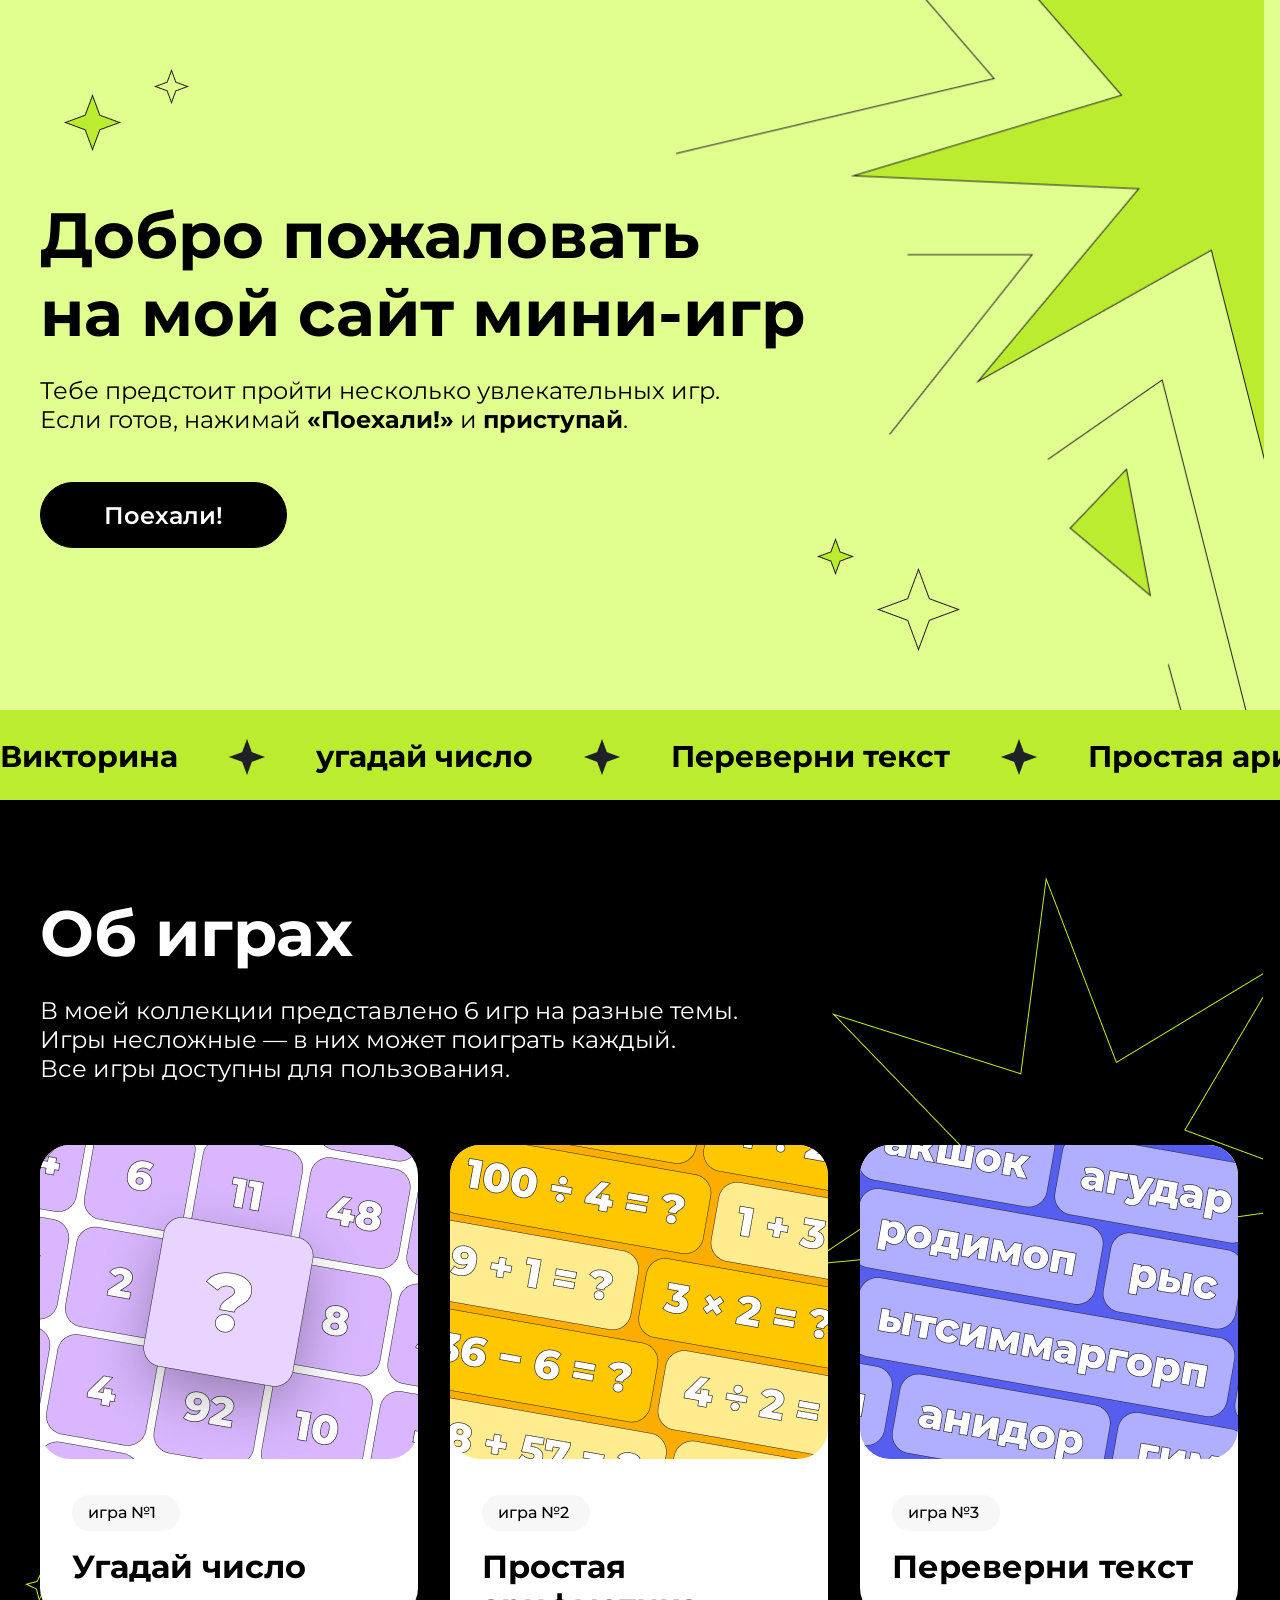
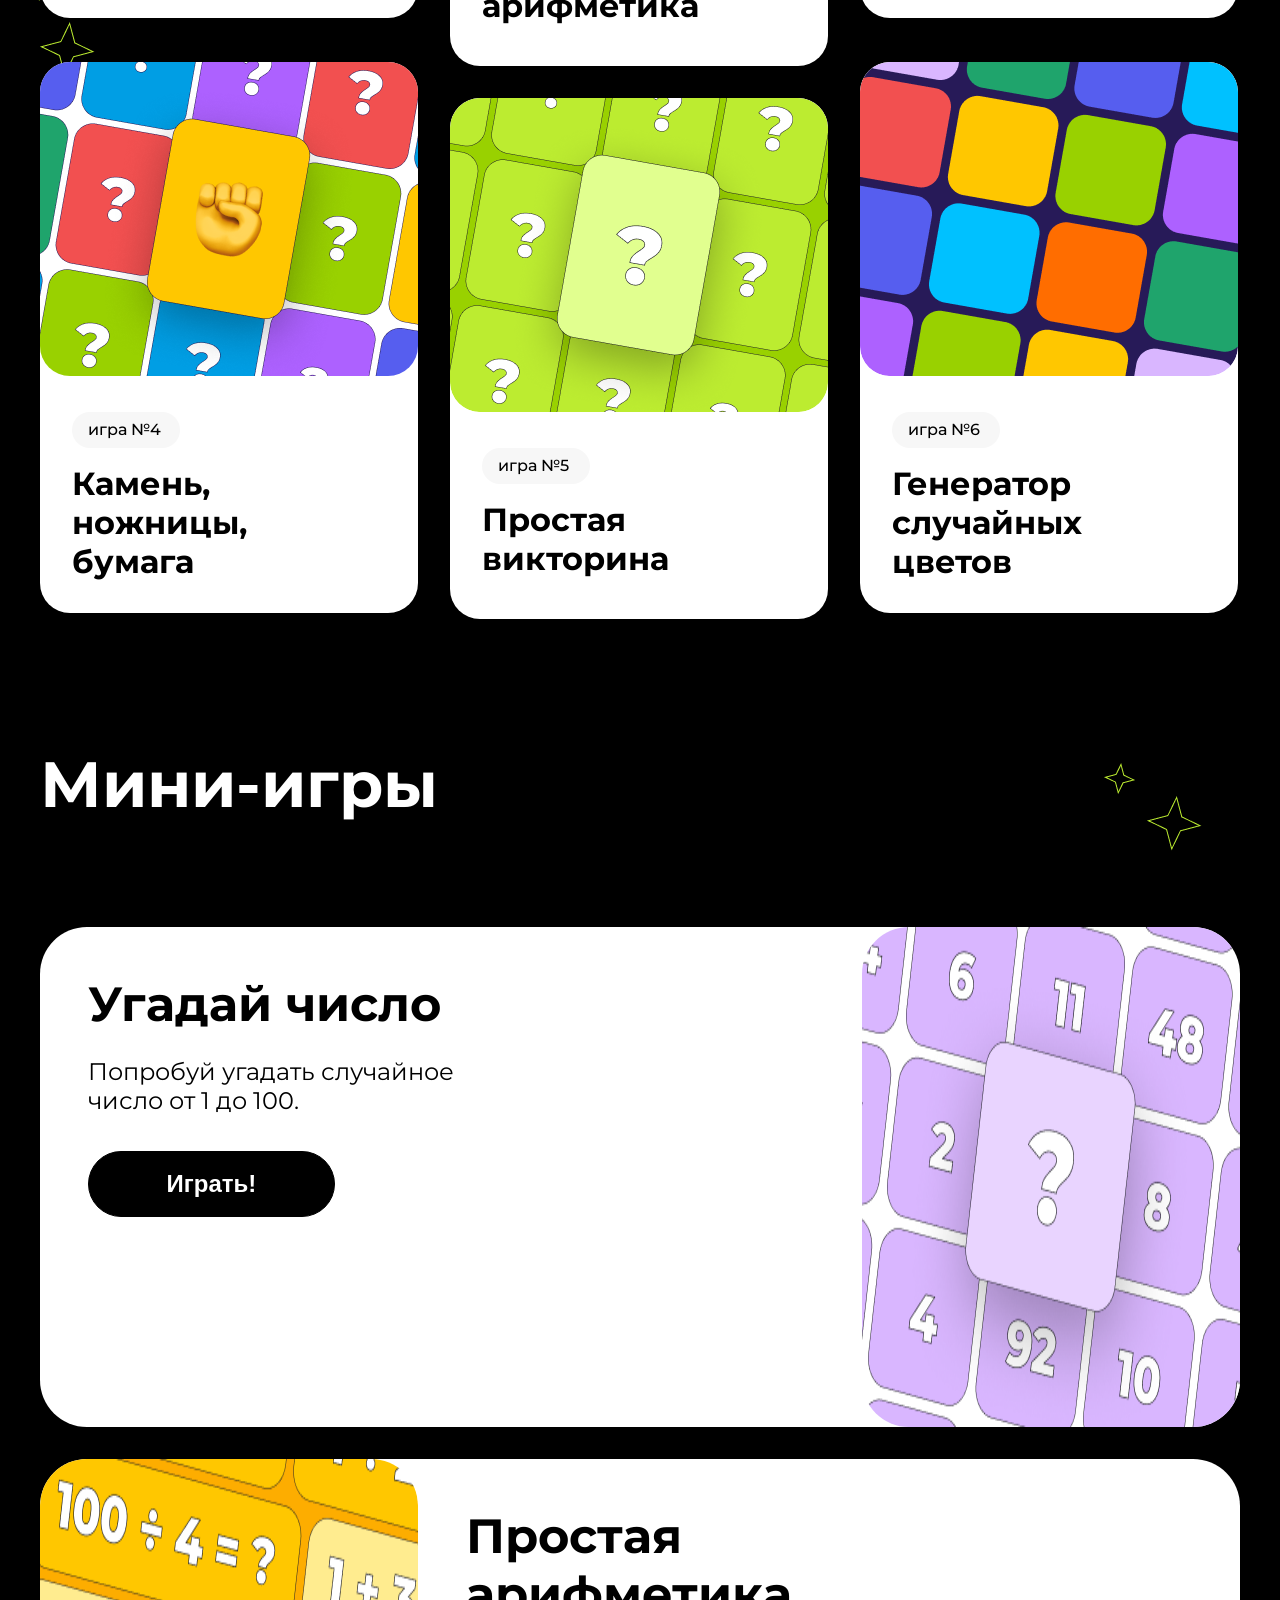
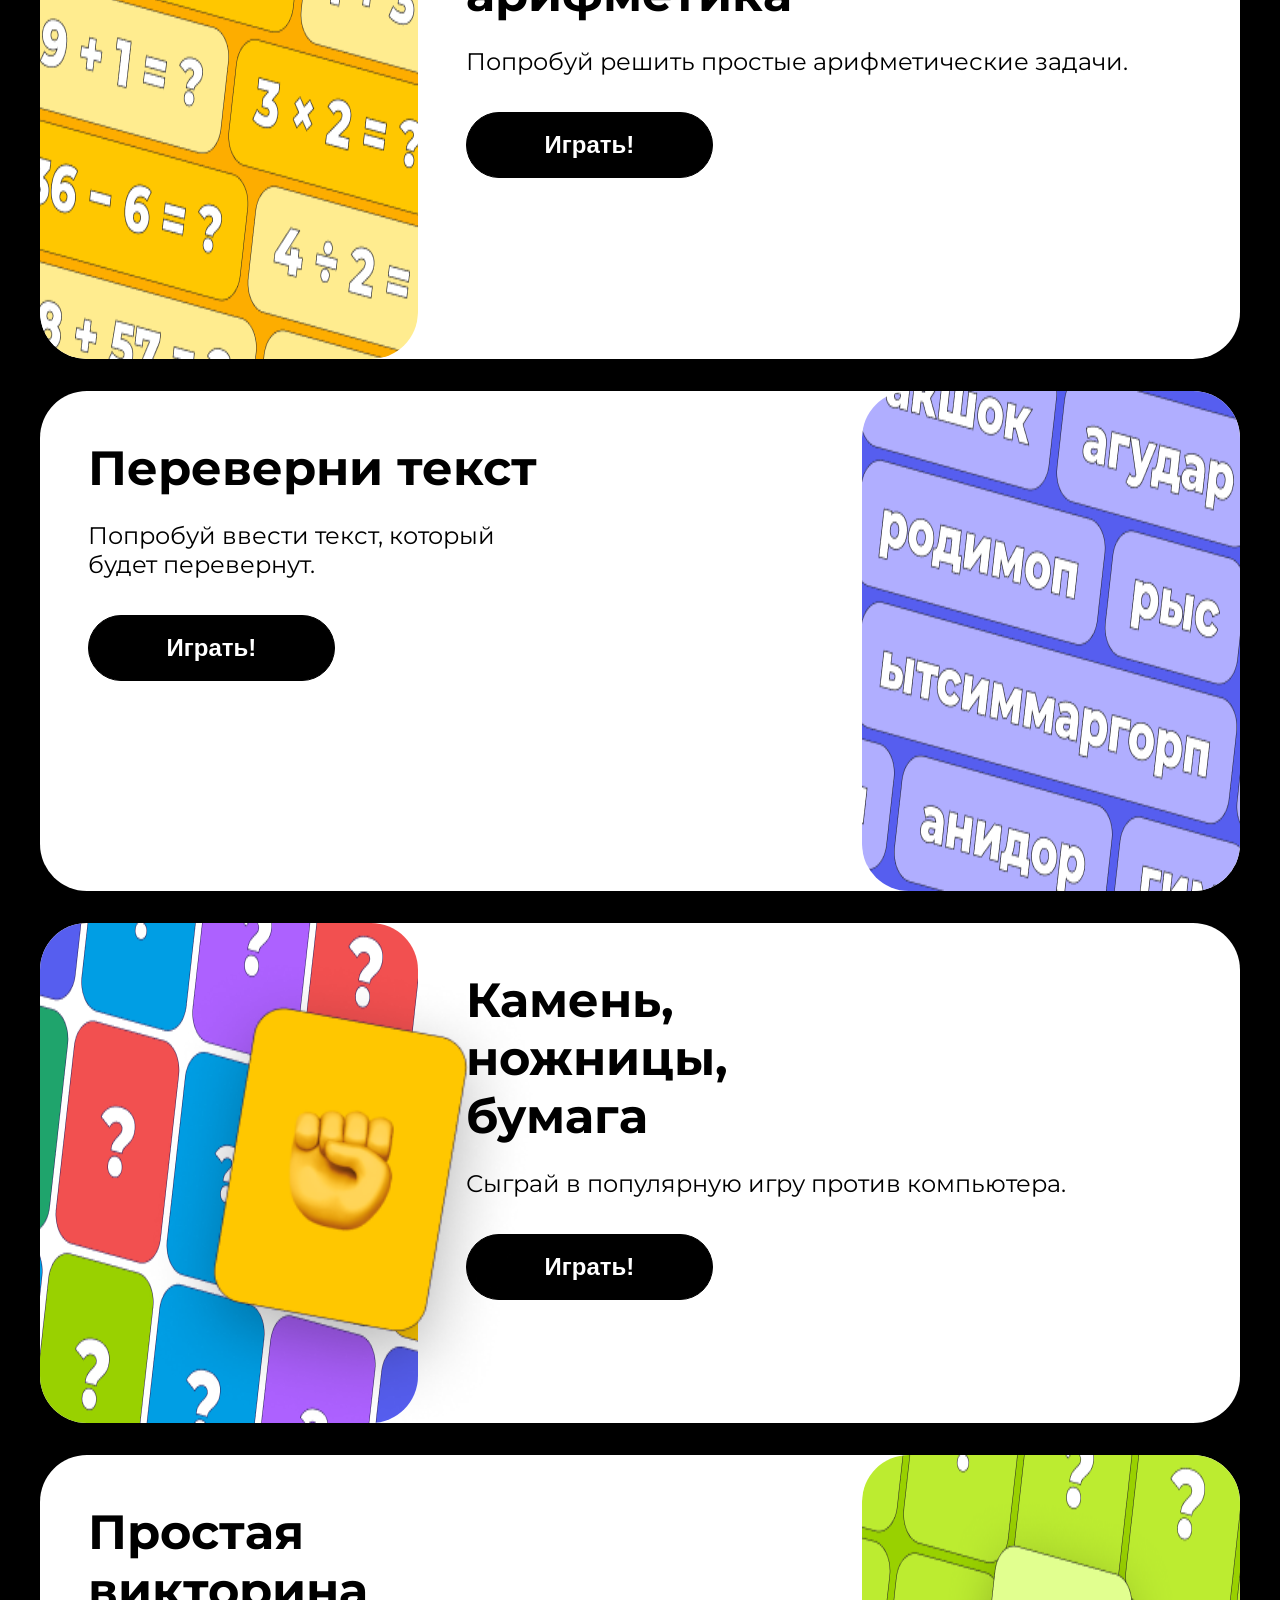
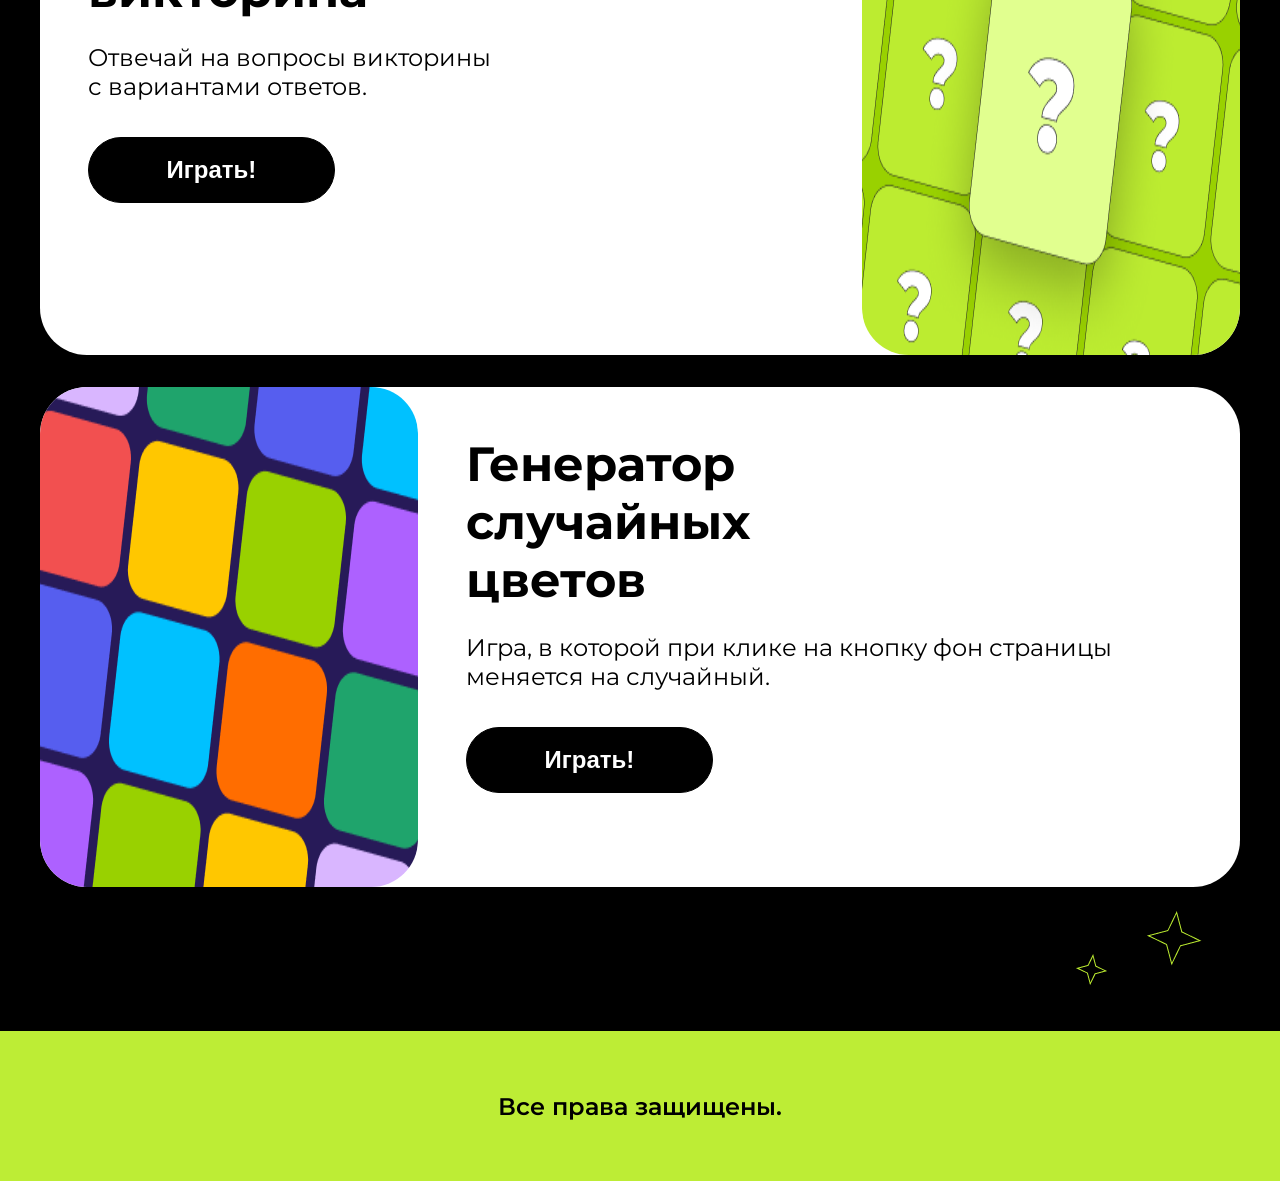
==== commit 28a5226c: "animationRunningText" ====
--- a/coursework.html
+++ b/coursework.html
@@ -4,6 +4,7 @@
 <head>
     <link rel="stylesheet" href="style.css">
     <link rel="stylesheet" href="mobile.css">
+    <link rel="stylesheet" href="animation.css">
     <meta charset="UTF-8">
     <meta name="viewport" content="width=device-width, initial-scale=1.0">
     <link rel="preconnect" href="https://fonts.googleapis.com">
@@ -37,8 +38,22 @@
     </article>
 
     <article class="animationRunningText">
-        <article>
-
+        <article class="animationRunningText__scrol">
+            <div class="scrol__pozit">
+            <p>Викторина</p>
+            <img src="./img/img_main/Star.png" alt="#" class="scrol__img">
+            <p>угадай число</p>
+            <img src="./img/img_main/Star.png" alt="#" class="scrol__img">
+            <p>Переверни текст</p>
+            <img src="./img/img_main/Star.png" alt="#" class="scrol__img">
+            <p>Простая арифметика</p>
+            <img src="./img/img_main/Star.png" alt="#" class="scrol__img">
+            <p>Камень, ножницы, бумага</p>
+            <img src="./img/img_main/Star.png" alt="#" class="scrol__img">
+            <p>Генератор случайных цветов</p>
+            <img src="./img/img_main/Star.png" alt="#" class="scrol__img">
+            </div>
+            
         </article>
     </article>
 
--- a/style.css
+++ b/style.css
@@ -49,6 +49,33 @@
     background: #fff;
 }
 
+
+.animationRunningText{
+    font-size: 30px;
+    font-weight: 700;
+    height: 90px;
+    width: 100%;
+    overflow:hidden;
+    background:#BCEC30;
+    position: absolute;
+    top: 710px;
+}
+.animationRunningText__scrol{
+    display: inline-block;
+    white-space: nowrap;
+    animation: RunningText 20s linear infinite ;
+    margin-top: 28px;
+}
+.scrol__pozit{
+display: flex;
+    flex-direction: row;
+    align-items: center;
+    gap: 51px;
+}
+.scrol__img{
+    width: 36px;
+    height: 36px;
+}
 
 .img__bigBoom{
     position: absolute;
--- a/mobile.css
+++ b/mobile.css
@@ -62,6 +62,20 @@
     top: 0px;
     left: 215px;
 }
+
+.animationRunningText{
+    top: 649px;
+    font-size: 16px;
+    height: 52px;
+}
+.animationRunningText__scrol{
+    margin-top: 16px;
+}
+.scrol__img{
+    width: 19px;
+    height: 19px;
+}
+
 
 .main{
     padding-bottom: 10px;
--- a/animation.css
+++ b/animation.css
@@ -0,0 +1,8 @@
+@keyframes RunningText {
+    0%{
+        transform: translateX(60%);
+    }
+    100%{
+        transform: translateX(-110%);
+    }
+}
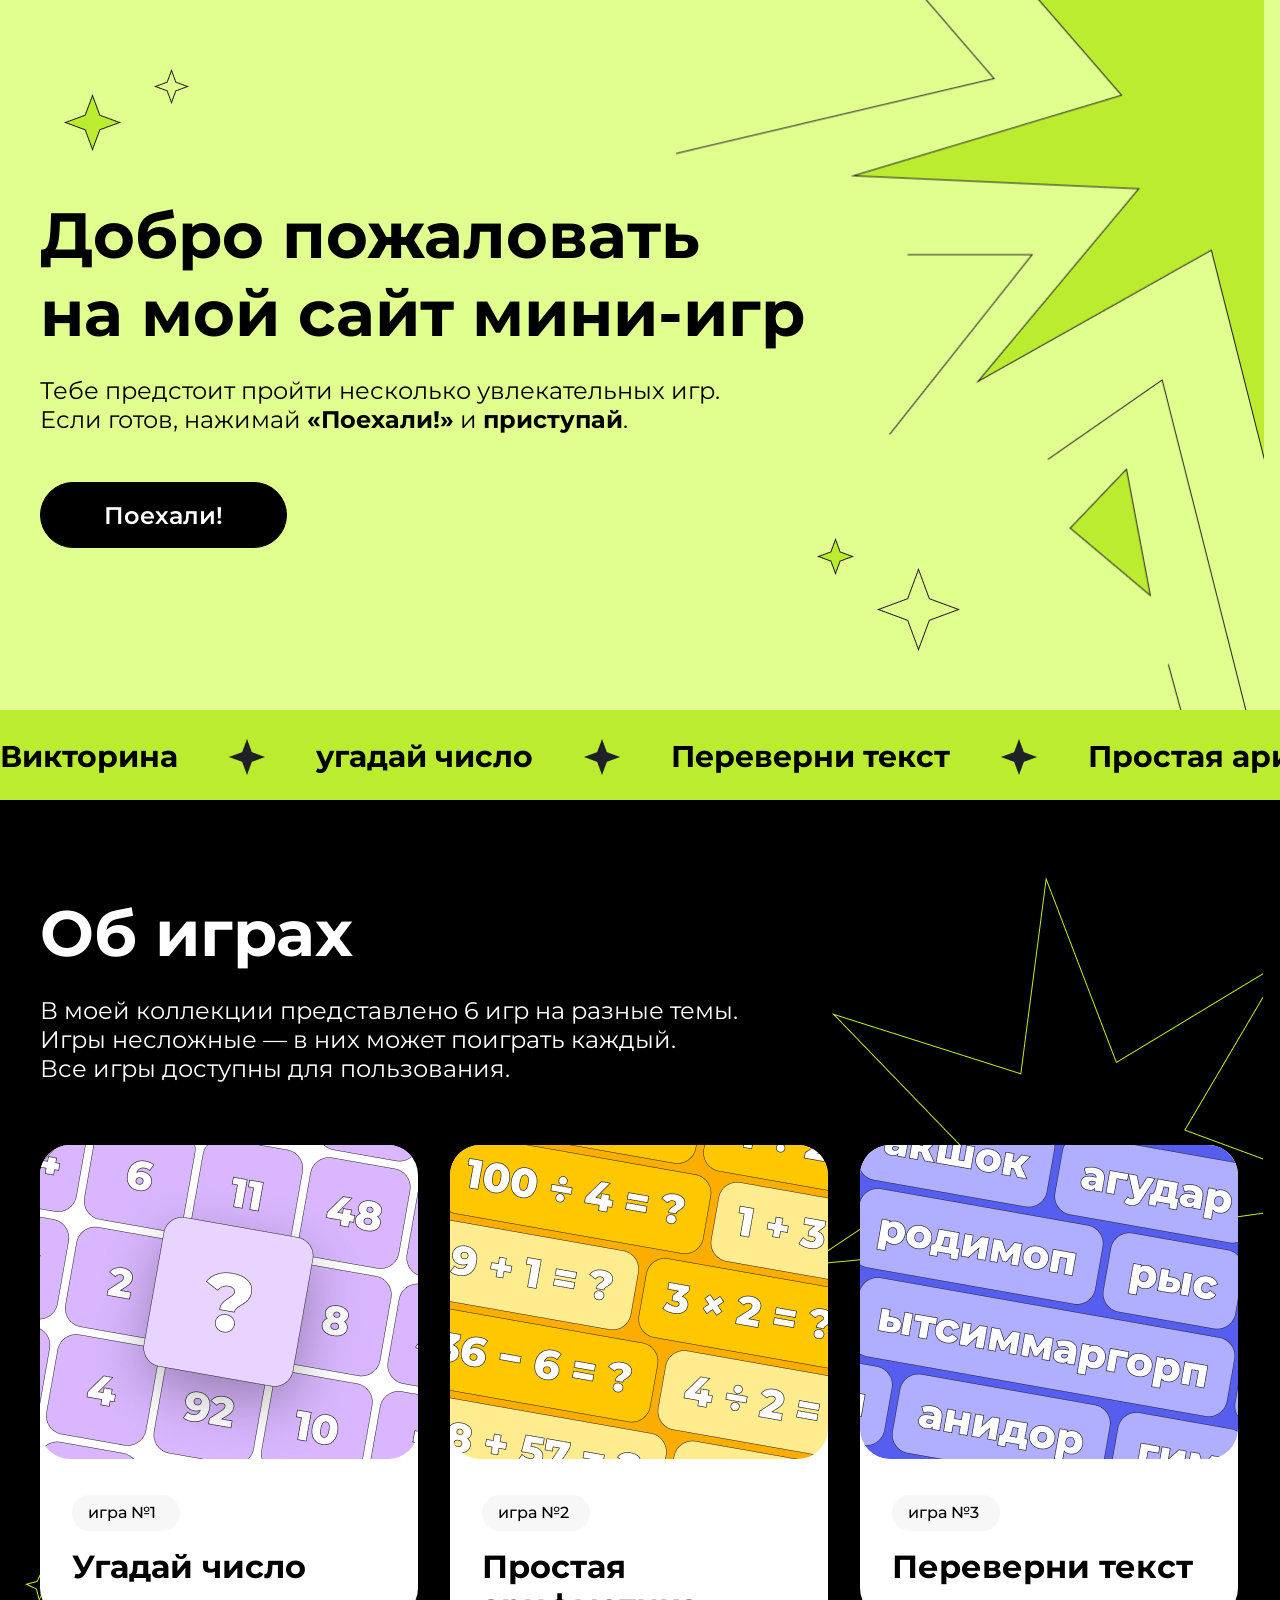
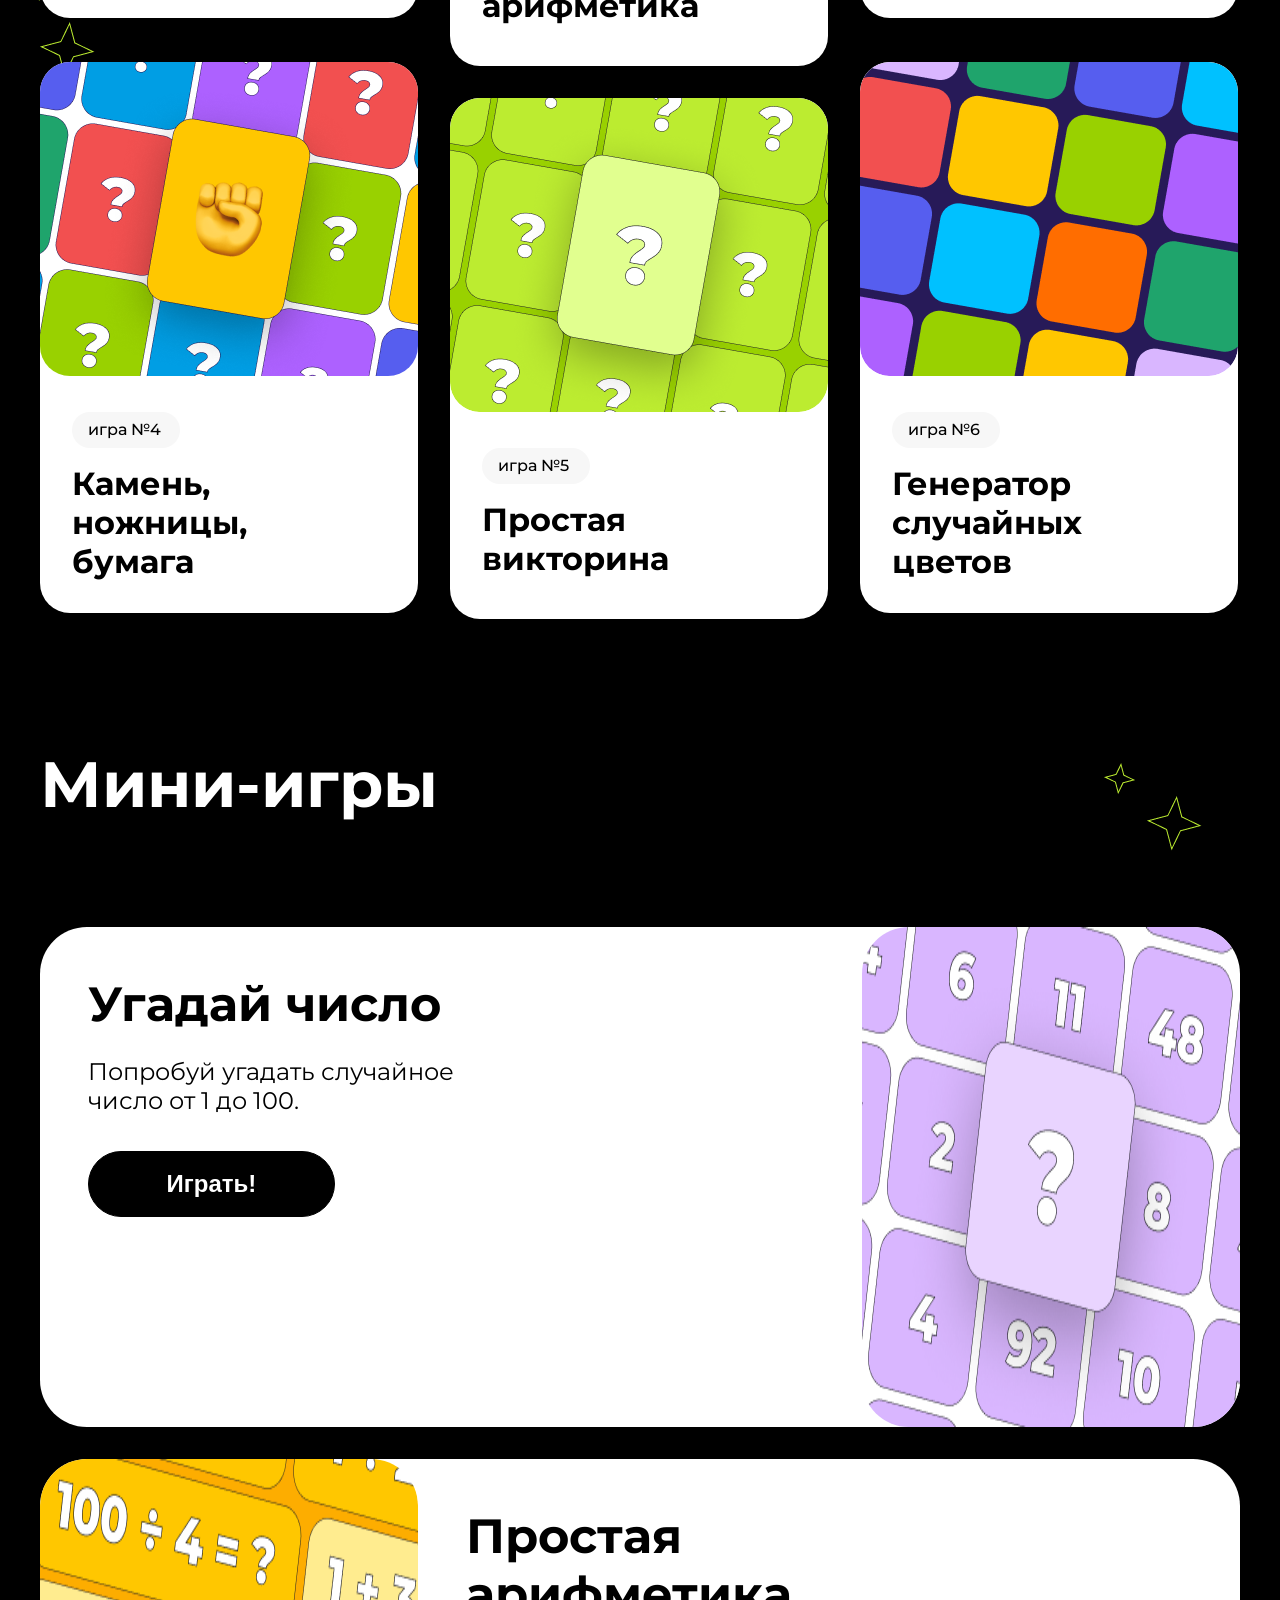
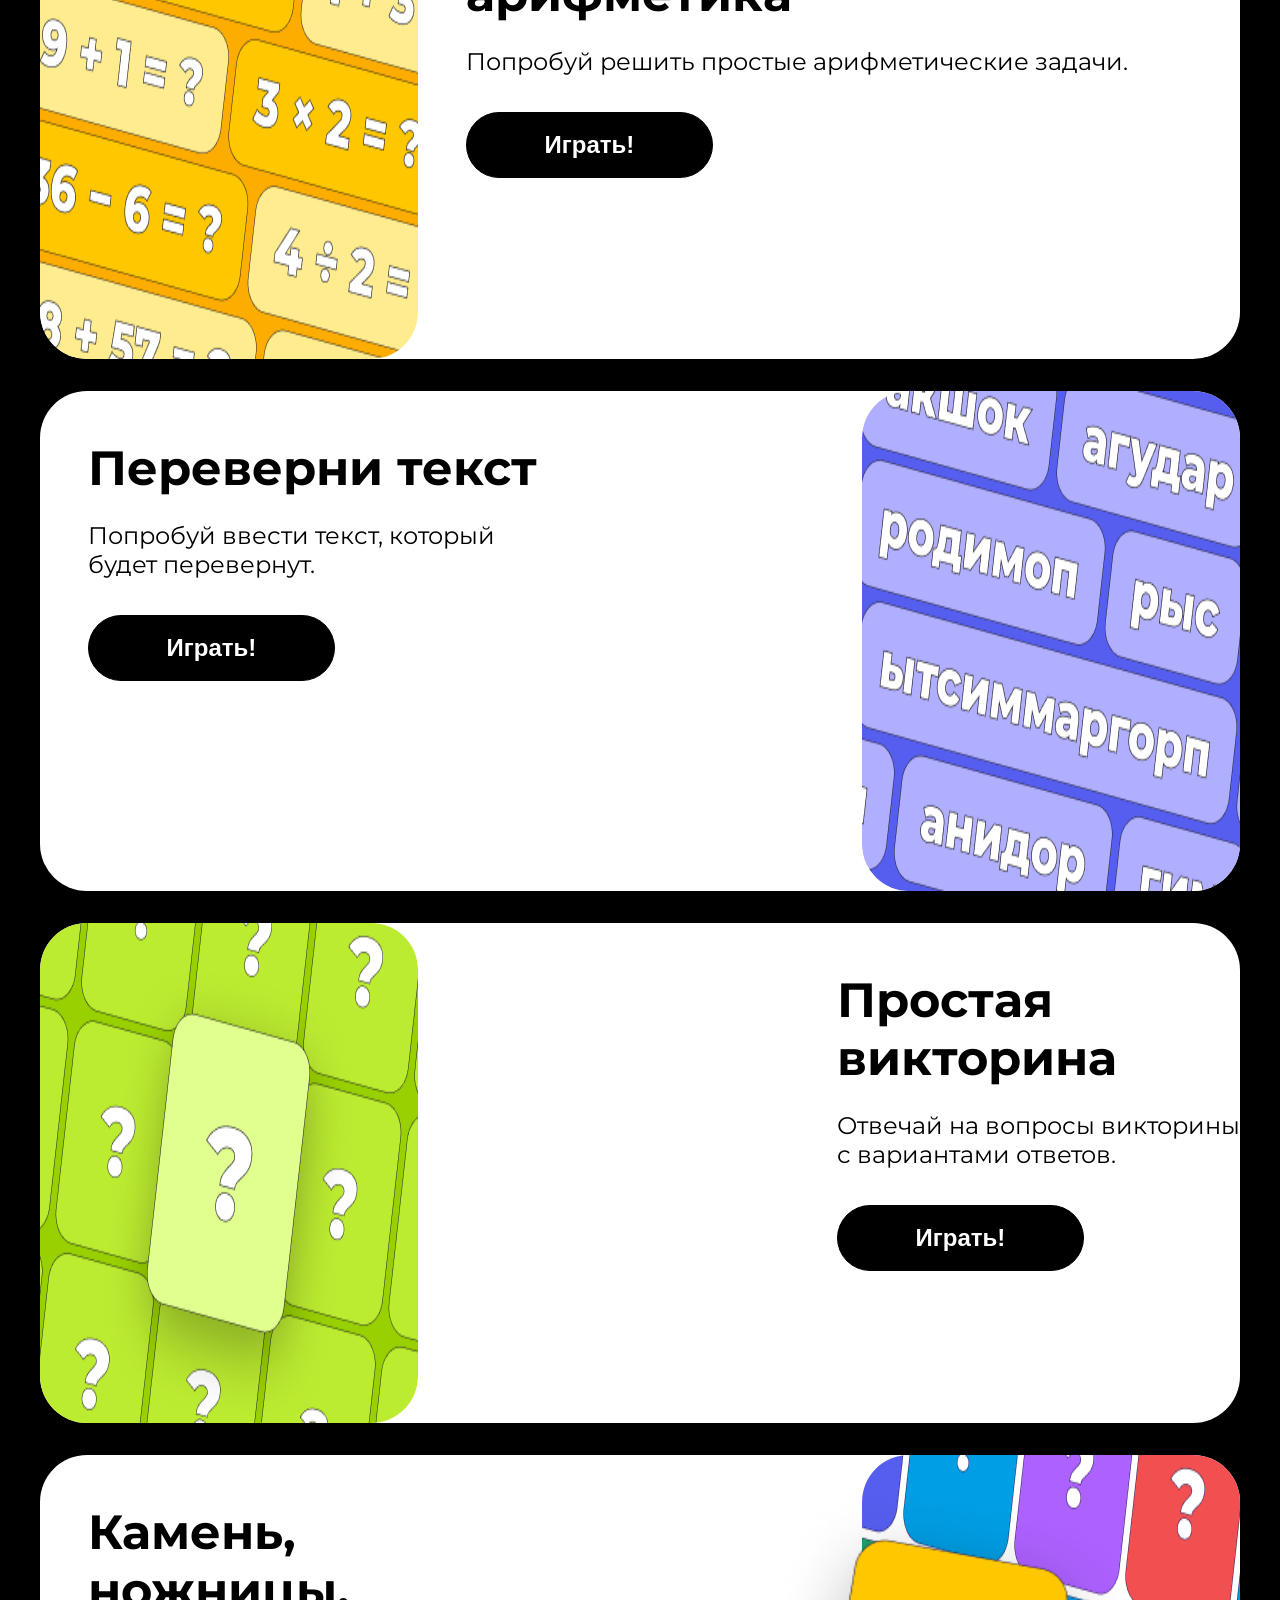
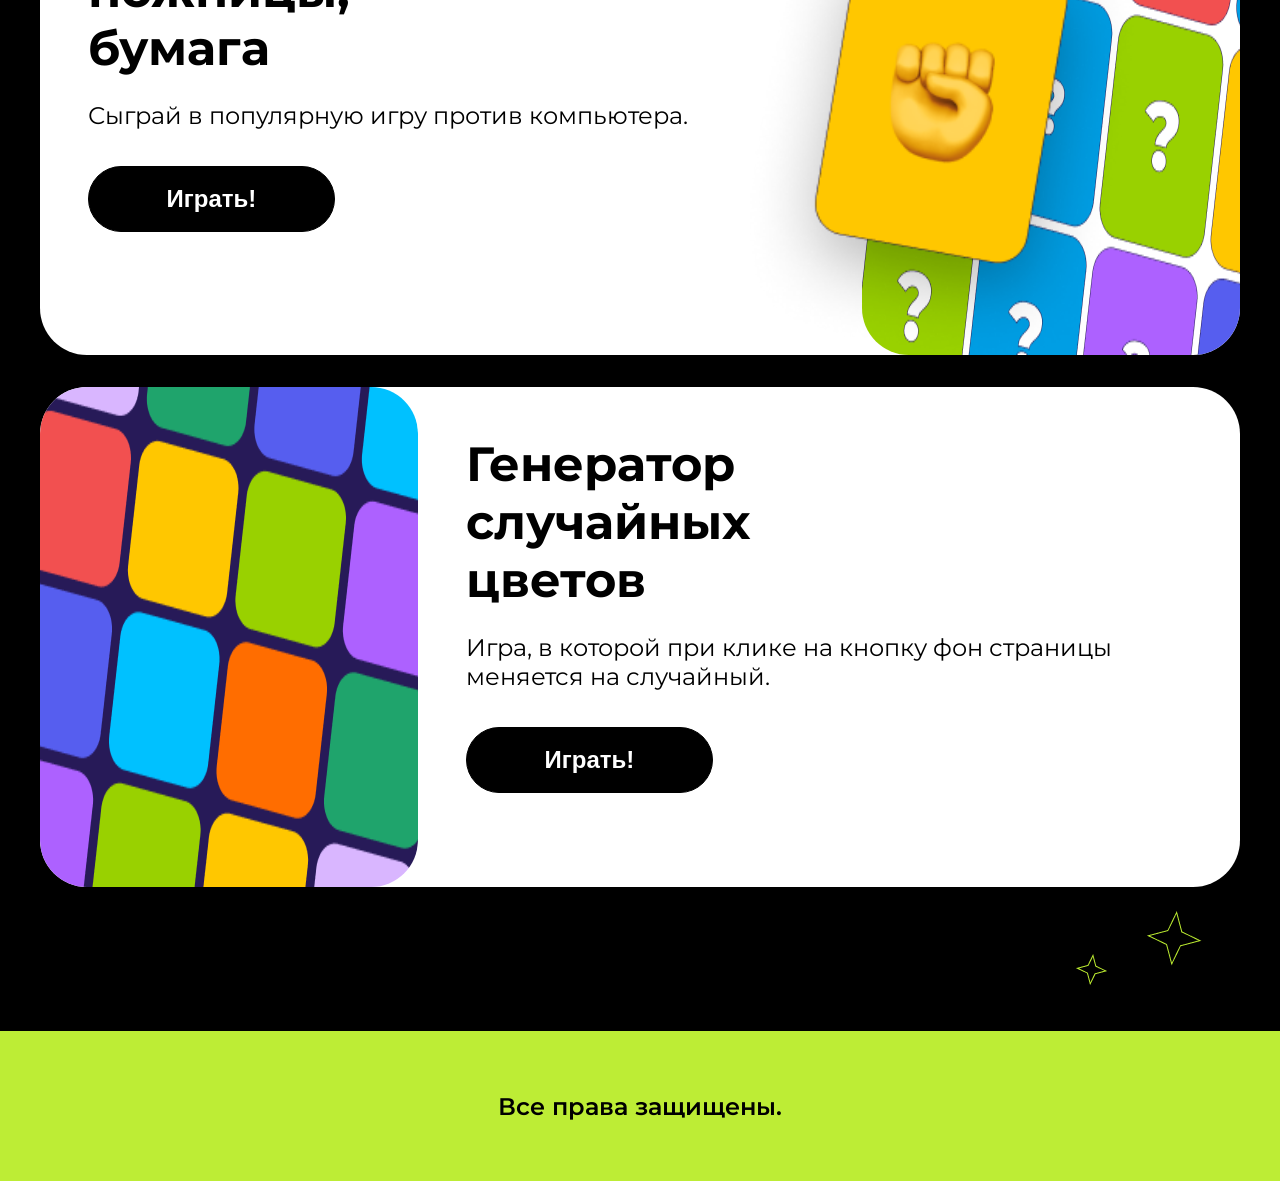
==== commit 00409000: "done" ====
--- a/coursework.html
+++ b/coursework.html
@@ -14,9 +14,9 @@
     <title>Игровой мир</title>
 </head>
 
-<body class="body">
+<body class="body header">
     <article
-        style="background-image: url(./img/img_top/Rectangle\ 111002150.png); background-position:center; background-repeat: no-repeat; background-size: cover;" class="hero__background">
+        style="background-image: url(./img/img_top/Rectangle\ 111002150.png); background-position:center; background-repeat: no-repeat; background-size: cover;" class="header__background">
 
         <article class="hero center">
             <div>
@@ -27,7 +27,7 @@
             </div>
         </article>
 
-        <div class="hero__img">
+        <div class="img">
             <img src="./img/img_top/Group 1597880565.png" alt="bym" class="img__bigBoom">
             <img src="./img/img_top/Star 2.png" alt="#" class="img__star2">
             <img src="./img/img_top/Star 3.png" alt="#" class="img__star3">
@@ -37,7 +37,7 @@
         </div>
     </article>
 
-    <article class="animationRunningText">
+    <article class="animationRunningText scrol">
         <article class="animationRunningText__scrol">
             <div class="scrol__pozit">
             <p>Викторина</p>
@@ -57,7 +57,7 @@
         </article>
     </article>
 
-    <section class="main center">
+    <main class="main center img">
         <img src="./img/img_main/Star 1.png" class="img__mainBig" alt="#">
         <img src="./img/img_main/Star 11.png" class="img__main-1" alt="#">
         <img src="./img/img_main/Star 12.png" class="img__main-2" alt="#">
@@ -99,6 +99,8 @@
                         </div>
                     </article>
                 </a>
+               
+                    
                 <a href="#gameFour" style="color: black; text-decoration: none;">
                     <article class="main__card main__card_poz">
                         <img src="./img/img_cards/Frame 2043683114.png"alt="#" class="main__img">
@@ -109,7 +111,7 @@
                         </div>
                     </article>
                 </a>
-                <a href="#gameFive" style="color: black; text-decoration: none;">
+                 <a href="#gameFive" style="color: black; text-decoration: none;">
                     <article class="main__card main__card_average">
                         <img src="./img/img_cards/Обложка карточки (1).png"alt="#" class="main__img">
                         <div>
@@ -157,24 +159,23 @@
                         <p class="cart__text">Попробуй ввести текст, который <br>будет перевернут.</p>
                         <button class="cart__btn" onclick="reversText()">Играть!</button>
                     </div>
+                </div>
+                <div class="miniGame__cart" id="gameFour">
+                    <img class="miniGame__img" src="./img/img_cards/Обложка карточки (1).png" alt="">
+                    <div class="cart">
+                        <p class="cart__title">Простая<br>викторина</p>
+                        <p class="cart__text">Отвечай на вопросы викторины<br>с вариантами ответов.</p>
+                        <button class="cart__btn" id="myButton" onclick="startQuiz()">Играть!</button>
+                    </div>
                     
                 </div>
-                <div class="miniGame__cart" id="gameFour">
+                <div class="miniGame__cart miniGame__cart_reverse" id="gameFive">
                     <img class="miniGame__img" src="./img/img_cards/Frame 2043683114.png" alt="">
                     <img class="miniGame__imgTwo" src="./img/img_cards/Group 1597880560.png" alt="" >
                     <div class="cart cart_change">
                         <p class="cart__title">Камень, <br>ножницы, <br>бумага</p>
                         <p class="cart__text">Сыграй в популярную игру против компьютера.</p>
                         <button class="cart__btn" onclick="stoneScissorsPaper()">Играть!</button>
-                    </div>
-                    
-                </div>
-                <div class="miniGame__cart miniGame__cart_reverse" id="gameFive">
-                    <img class="miniGame__img" src="./img/img_cards/Обложка карточки (1).png" alt="">
-                    <div class="cart">
-                        <p class="cart__title">Простая<br>викторина</p>
-                        <p class="cart__text">Отвечай на вопросы викторины<br>с вариантами ответов.</p>
-                        <button class="cart__btn" id="myButton" onclick="startQuiz()">Играть!</button>
                     </div>
                     
                 </div>
@@ -188,7 +189,7 @@
                     
                 </div>
         </section>
-    </section>
+    </main>
     <footer class="footer">
         <p class="footer__text">Все права защищены.</p>
     </footer>
--- a/style.css
+++ b/style.css
@@ -11,7 +11,7 @@
     padding-right: calc(50% - 600px);
 }
 
-.hero__background{
+.header__background{
     height: 800px;
 }
 
@@ -311,7 +311,7 @@
     position: absolute;
     width: 384px;
     height: 458px;
-    left: 109px;
+    left: 710px;
     top: 42px;
 }
 
--- a/mobile.css
+++ b/mobile.css
@@ -64,7 +64,7 @@
 }
 
 .animationRunningText{
-    top: 649px;
+    top: 748px;
     font-size: 16px;
     height: 52px;
 }
--- a/animation.css
+++ b/animation.css
@@ -1,6 +1,6 @@
 @keyframes RunningText {
     0%{
-        transform: translateX(60%);
+        transform: translateX(70%);
     }
     100%{
         transform: translateX(-110%);
